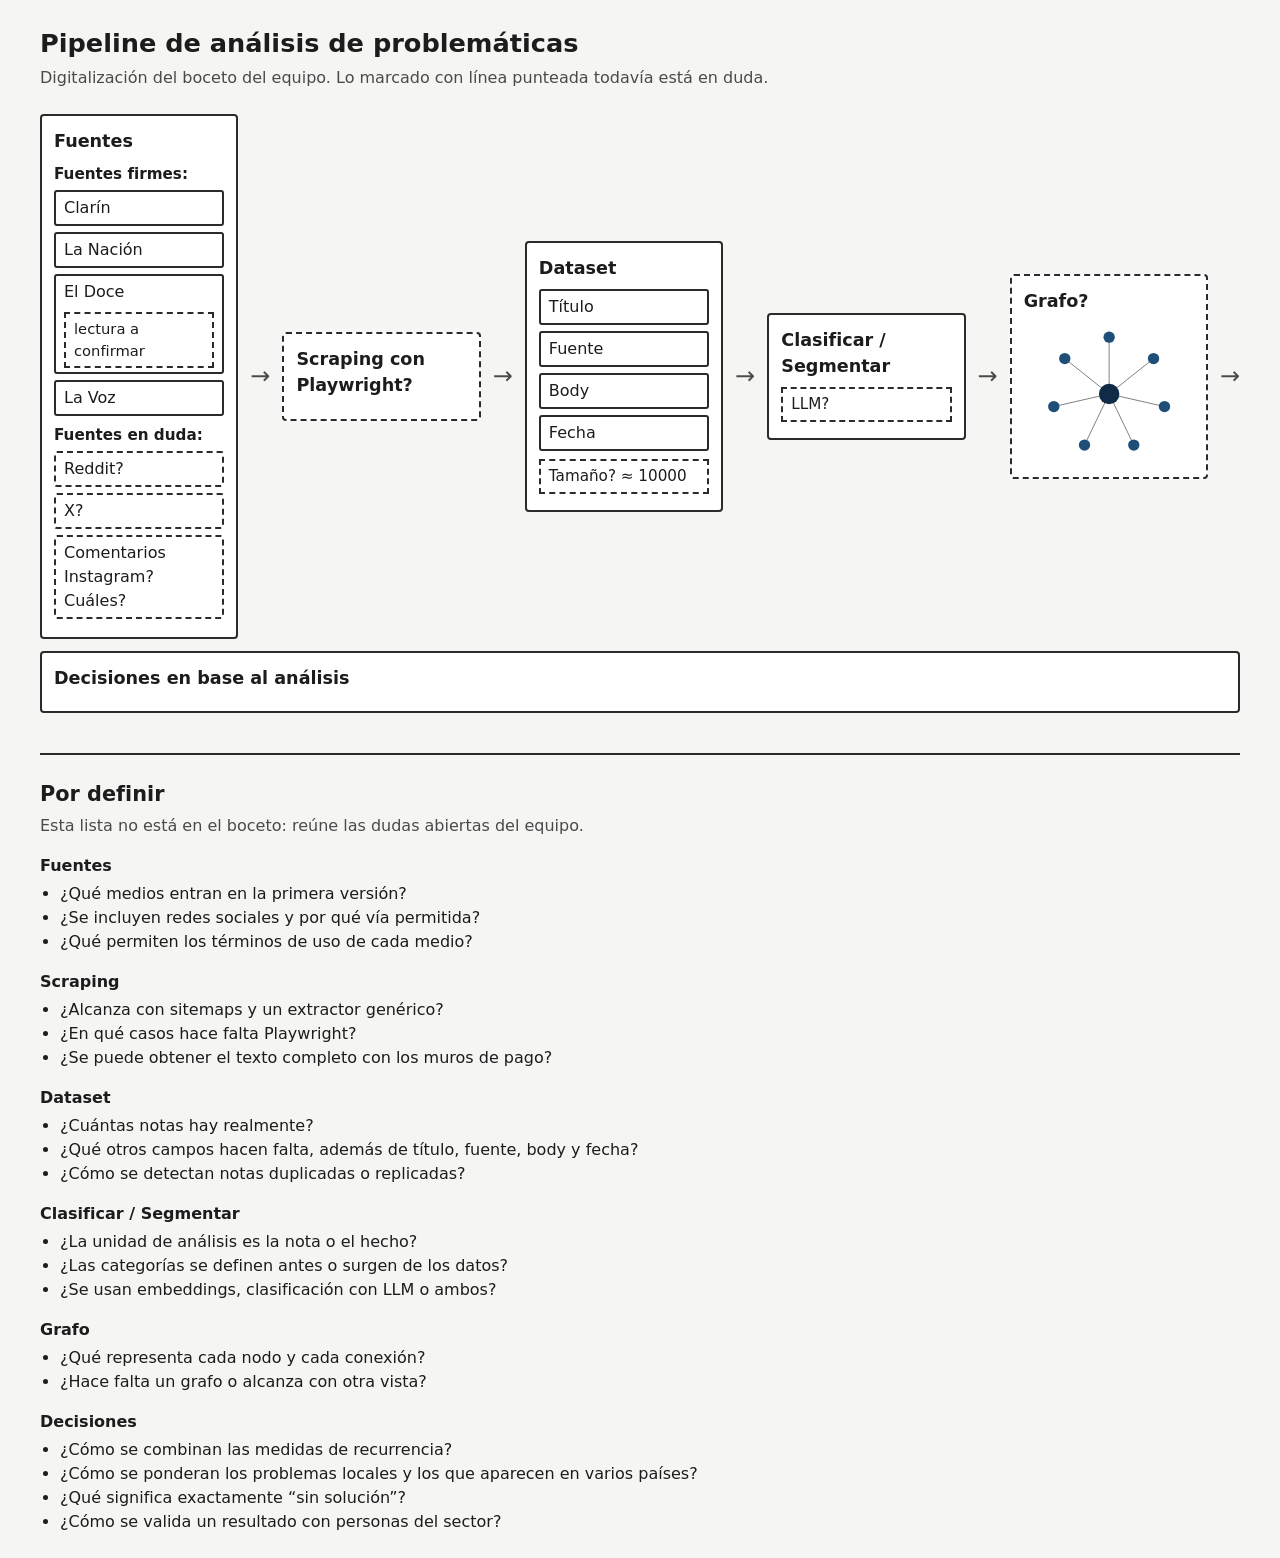
==== docs/pipeline-arquitectura.html @ 2573b426 "Agregar contexto y arquitectura del pipeline Documenta el objetivo, las decisiones y las dudas abier" ====
<!doctype html>
<html lang="es">
<head>
<meta charset="utf-8">
<meta name="viewport" content="width=device-width, initial-scale=1">
<title>Pipeline de problemáticas</title>
<style>
:root {
  --fondo: #f5f5f3;
  --superficie: #ffffff;
  --texto: #1c1c1c;
  --tenue: #4a4a4a;
  --linea: #2b2b2b;
  --nodo: #1f4e79;
  --nodo-central: #0f2b45;
  --arista: #6b6b6b;
}

@media (prefers-color-scheme: dark) {
  :root {
    --fondo: #16181b;
    --superficie: #1e2226;
    --texto: #e8eaed;
    --tenue: #b9c0c8;
    --linea: #c9d0d8;
    --nodo: #8ab4e0;
    --nodo-central: #e8eaed;
    --arista: #9aa3ad;
  }
}

* { box-sizing: border-box; }

body {
  margin: 0;
  padding: 16px;
  background: var(--fondo);
  color: var(--texto);
  font-family: system-ui, -apple-system, "Segoe UI", Roboto, Arial, sans-serif;
  line-height: 1.5;
  overflow-wrap: anywhere;
}

main {
  max-width: 1200px;
  margin: 0 auto;
}

h1 {
  font-size: 1.6rem;
  margin: 0.5rem 0 0.25rem;
}

.intro {
  color: var(--tenue);
  margin: 0 0 1.5rem;
}

/* Flujo del diagrama */
.flujo {
  display: flex;
  flex-wrap: wrap;
  align-items: center;
  gap: 12px;
  margin-bottom: 2.5rem;
}

.etapa {
  flex: 1 1 170px;
  min-width: 0;
  background: var(--superficie);
  color: var(--texto);
  border: 2px solid var(--linea);
  border-radius: 4px;
  padding: 12px;
}

.etapa.duda {
  border-style: dashed;
}

.etapa h2 {
  font-size: 1.1rem;
  margin: 0 0 8px;
}

.etapa p {
  margin: 8px 0 4px;
  font-size: 0.95rem;
}

.flecha {
  flex: 0 0 auto;
  font-size: 1.5rem;
  line-height: 1;
  color: var(--tenue);
}

.flecha::after {
  content: "→";
}

/* Notas dudosas */
.nota {
  display: block;
  margin-top: 8px;
  padding: 4px 8px;
  border: 2px dashed var(--linea);
  font-size: 0.92rem;
}

/* Listas de fuentes y campos */
.fuentes,
.campos {
  list-style: none;
  padding: 0;
  margin: 0;
}

.fuentes li,
.campos li {
  border: 2px solid var(--linea);
  border-radius: 3px;
  padding: 4px 8px;
  margin: 0 0 6px;
}

.fuentes li.duda {
  border-style: dashed;
}

/* Grafo */
.grafo {
  display: block;
  width: 100%;
  max-width: 300px;
  height: auto;
  margin: 8px auto 0;
}

.arista {
  stroke: var(--arista);
  stroke-width: 1.5;
}

.nodo {
  fill: var(--nodo);
}

.nodo-central {
  fill: var(--nodo-central);
}

/* Por definir */
.por-definir {
  border-top: 2px solid var(--linea);
  padding-top: 1.5rem;
}

.por-definir h2 {
  font-size: 1.3rem;
  margin: 0 0 0.25rem;
}

.por-definir > p {
  color: var(--tenue);
  margin: 0 0 0.5rem;
}

.por-definir h3 {
  font-size: 1rem;
  margin: 1rem 0 0.25rem;
}

.por-definir ul {
  margin: 0 0 0.5rem;
  padding-left: 1.25rem;
}

/* Pantallas angostas: una columna con flechas hacia abajo */
@media (max-width: 899px) {
  .flujo {
    flex-direction: column;
    align-items: stretch;
  }

  .etapa {
    flex: none;
    width: 100%;
  }

  .flecha {
    align-self: center;
  }

  .flecha::after {
    content: "↓";
  }
}
</style>
</head>
<body>
<main>

<h1>Pipeline de análisis de problemáticas</h1>
<p class="intro">Digitalización del boceto del equipo. Lo marcado con línea punteada todavía está en duda.</p>

<div class="flujo">

  <!-- Etapa 1: Fuentes -->
  <article class="etapa">
    <h2>Fuentes</h2>
    <p><strong>Fuentes firmes:</strong></p>
    <ul class="fuentes">
      <li>Clarín</li>
      <li>La Nación</li>
      <li>El Doce <span class="nota">lectura a confirmar</span></li>
      <li>La Voz</li>
    </ul>
    <p><strong>Fuentes en duda:</strong></p>
    <ul class="fuentes">
      <li class="duda">Reddit?</li>
      <li class="duda">X?</li>
      <li class="duda">Comentarios Instagram? Cuáles?</li>
    </ul>
  </article>
  <span class="flecha" aria-hidden="true"></span>

  <!-- Etapa 2: Scraping con Playwright? (en duda) -->
  <article class="etapa duda">
    <h2>Scraping con Playwright?</h2>
  </article>
  <span class="flecha" aria-hidden="true"></span>

  <!-- Etapa 3: Dataset -->
  <article class="etapa">
    <h2>Dataset</h2>
    <ul class="campos">
      <li>Título</li>
      <li>Fuente</li>
      <li>Body</li>
      <li>Fecha</li>
    </ul>
    <p class="nota">Tamaño? ≈ 10000</p>
  </article>
  <span class="flecha" aria-hidden="true"></span>

  <!-- Etapa 4: Clasificar / Segmentar -->
  <article class="etapa">
    <h2>Clasificar / Segmentar</h2>
    <p class="nota">LLM?</p>
  </article>
  <span class="flecha" aria-hidden="true"></span>

  <!-- Etapa 5: Grafo? (en duda) -->
  <article class="etapa duda">
    <h2>Grafo?</h2>
    <svg class="grafo" viewBox="0 0 300 250" role="img" aria-label="Grafo en estrella: un nodo central unido por líneas a 7 nodos ubicados alrededor del central.">
      <!-- Aristas: centro (150,125) a cada nodo exterior -->
      <line class="arista" x1="150" y1="125" x2="150" y2="25"></line>
      <line class="arista" x1="150" y1="125" x2="228.2" y2="62.7"></line>
      <line class="arista" x1="150" y1="125" x2="247.5" y2="147.2"></line>
      <line class="arista" x1="150" y1="125" x2="193.4" y2="215.1"></line>
      <line class="arista" x1="150" y1="125" x2="106.6" y2="215.1"></line>
      <line class="arista" x1="150" y1="125" x2="52.5" y2="147.2"></line>
      <line class="arista" x1="150" y1="125" x2="71.8" y2="62.7"></line>
      <!-- Nodo central -->
      <circle class="nodo-central" cx="150" cy="125" r="18"></circle>
      <!-- Nodos exteriores -->
      <circle class="nodo" cx="150" cy="25" r="10"></circle>
      <circle class="nodo" cx="228.2" cy="62.7" r="10"></circle>
      <circle class="nodo" cx="247.5" cy="147.2" r="10"></circle>
      <circle class="nodo" cx="193.4" cy="215.1" r="10"></circle>
      <circle class="nodo" cx="106.6" cy="215.1" r="10"></circle>
      <circle class="nodo" cx="52.5" cy="147.2" r="10"></circle>
      <circle class="nodo" cx="71.8" cy="62.7" r="10"></circle>
    </svg>
  </article>
  <span class="flecha" aria-hidden="true"></span>

  <!-- Etapa 6: Decisiones en base al análisis -->
  <article class="etapa">
    <h2>Decisiones en base al análisis</h2>
  </article>

</div>

<section class="por-definir">
  <h2>Por definir</h2>
  <p>Esta lista no está en el boceto: reúne las dudas abiertas del equipo.</p>

  <h3>Fuentes</h3>
  <ul>
    <li>¿Qué medios entran en la primera versión?</li>
    <li>¿Se incluyen redes sociales y por qué vía permitida?</li>
    <li>¿Qué permiten los términos de uso de cada medio?</li>
  </ul>

  <h3>Scraping</h3>
  <ul>
    <li>¿Alcanza con sitemaps y un extractor genérico?</li>
    <li>¿En qué casos hace falta Playwright?</li>
    <li>¿Se puede obtener el texto completo con los muros de pago?</li>
  </ul>

  <h3>Dataset</h3>
  <ul>
    <li>¿Cuántas notas hay realmente?</li>
    <li>¿Qué otros campos hacen falta, además de título, fuente, body y fecha?</li>
    <li>¿Cómo se detectan notas duplicadas o replicadas?</li>
  </ul>

  <h3>Clasificar / Segmentar</h3>
  <ul>
    <li>¿La unidad de análisis es la nota o el hecho?</li>
    <li>¿Las categorías se definen antes o surgen de los datos?</li>
    <li>¿Se usan embeddings, clasificación con LLM o ambos?</li>
  </ul>

  <h3>Grafo</h3>
  <ul>
    <li>¿Qué representa cada nodo y cada conexión?</li>
    <li>¿Hace falta un grafo o alcanza con otra vista?</li>
  </ul>

  <h3>Decisiones</h3>
  <ul>
    <li>¿Cómo se combinan las medidas de recurrencia?</li>
    <li>¿Cómo se ponderan los problemas locales y los que aparecen en varios países?</li>
    <li>¿Qué significa exactamente “sin solución”?</li>
    <li>¿Cómo se valida un resultado con personas del sector?</li>
  </ul>
</section>

</main>
</body>
</html>
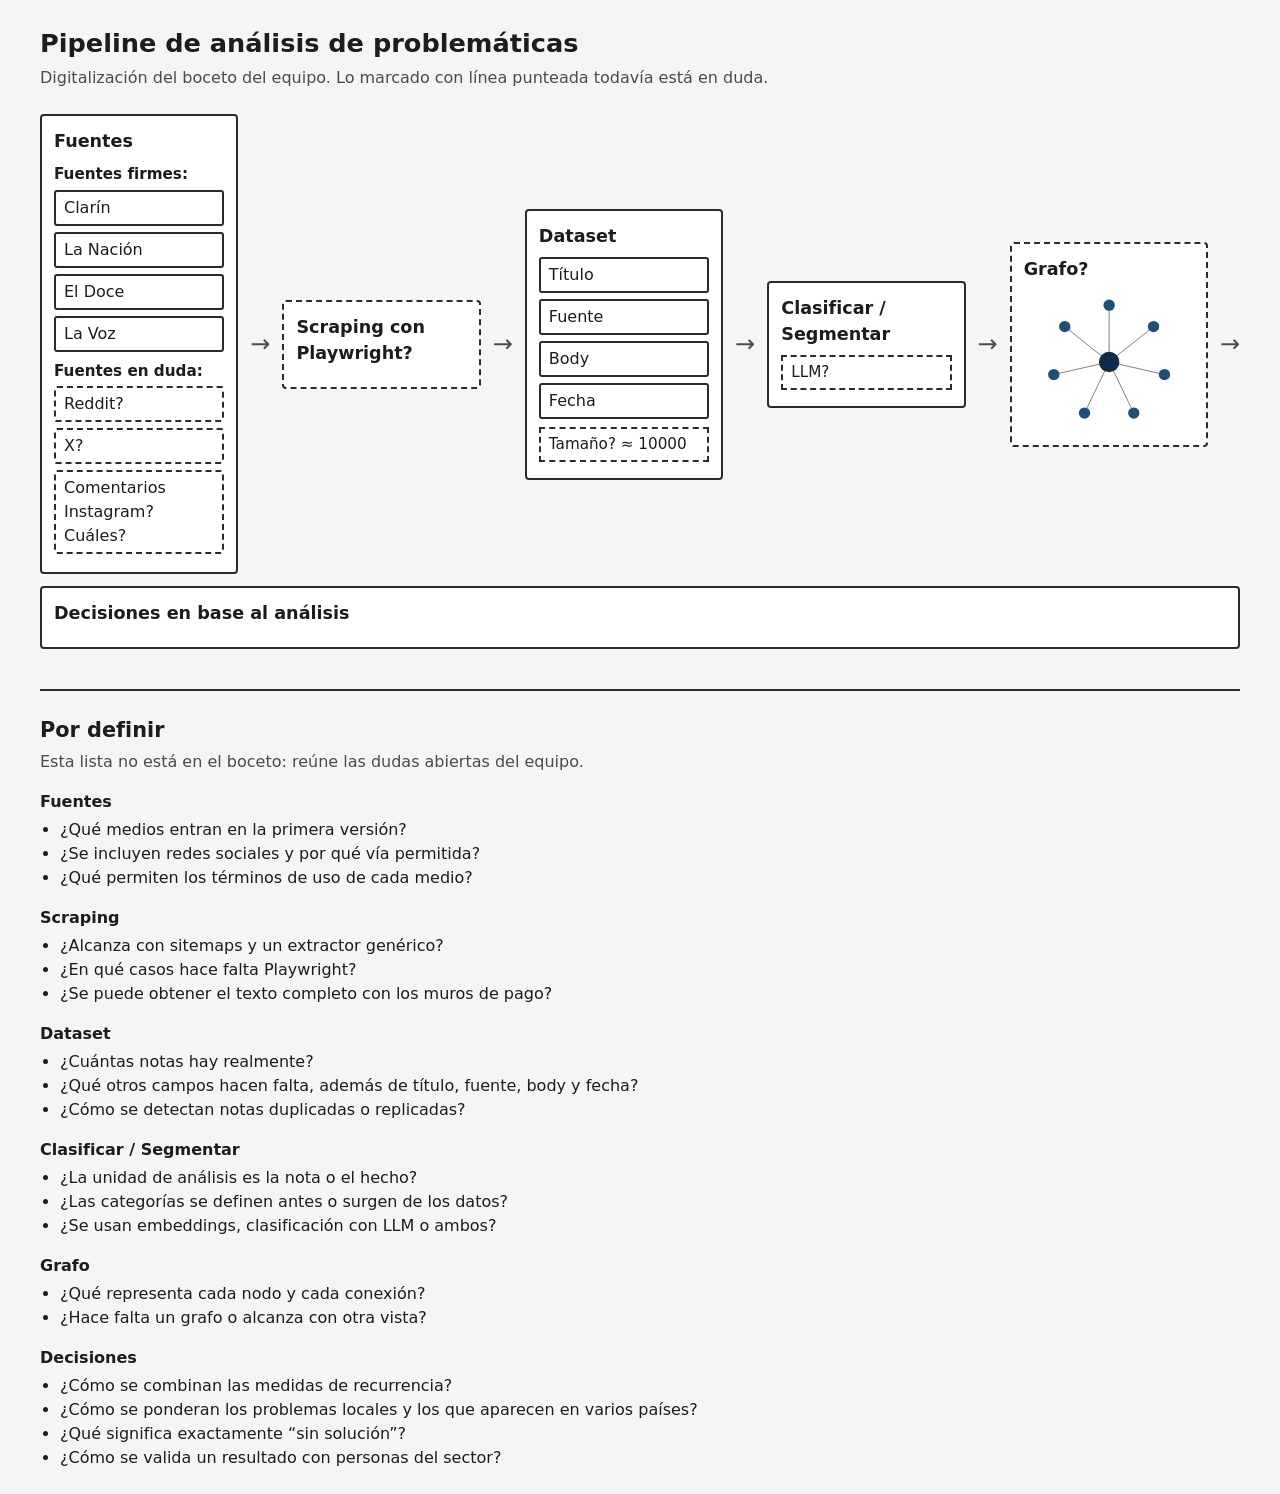
==== commit ec75fea4: "Confirmar El Doce como fuente en el boceto Co-Authored-By: Claude Opus 5.5 <noreply@anthropic.com>" ====
--- a/docs/pipeline-arquitectura.html
+++ b/docs/pipeline-arquitectura.html
@@ -214,7 +214,7 @@
     <ul class="fuentes">
       <li>Clarín</li>
       <li>La Nación</li>
-      <li>El Doce <span class="nota">lectura a confirmar</span></li>
+      <li>El Doce</li>
       <li>La Voz</li>
     </ul>
     <p><strong>Fuentes en duda:</strong></p>
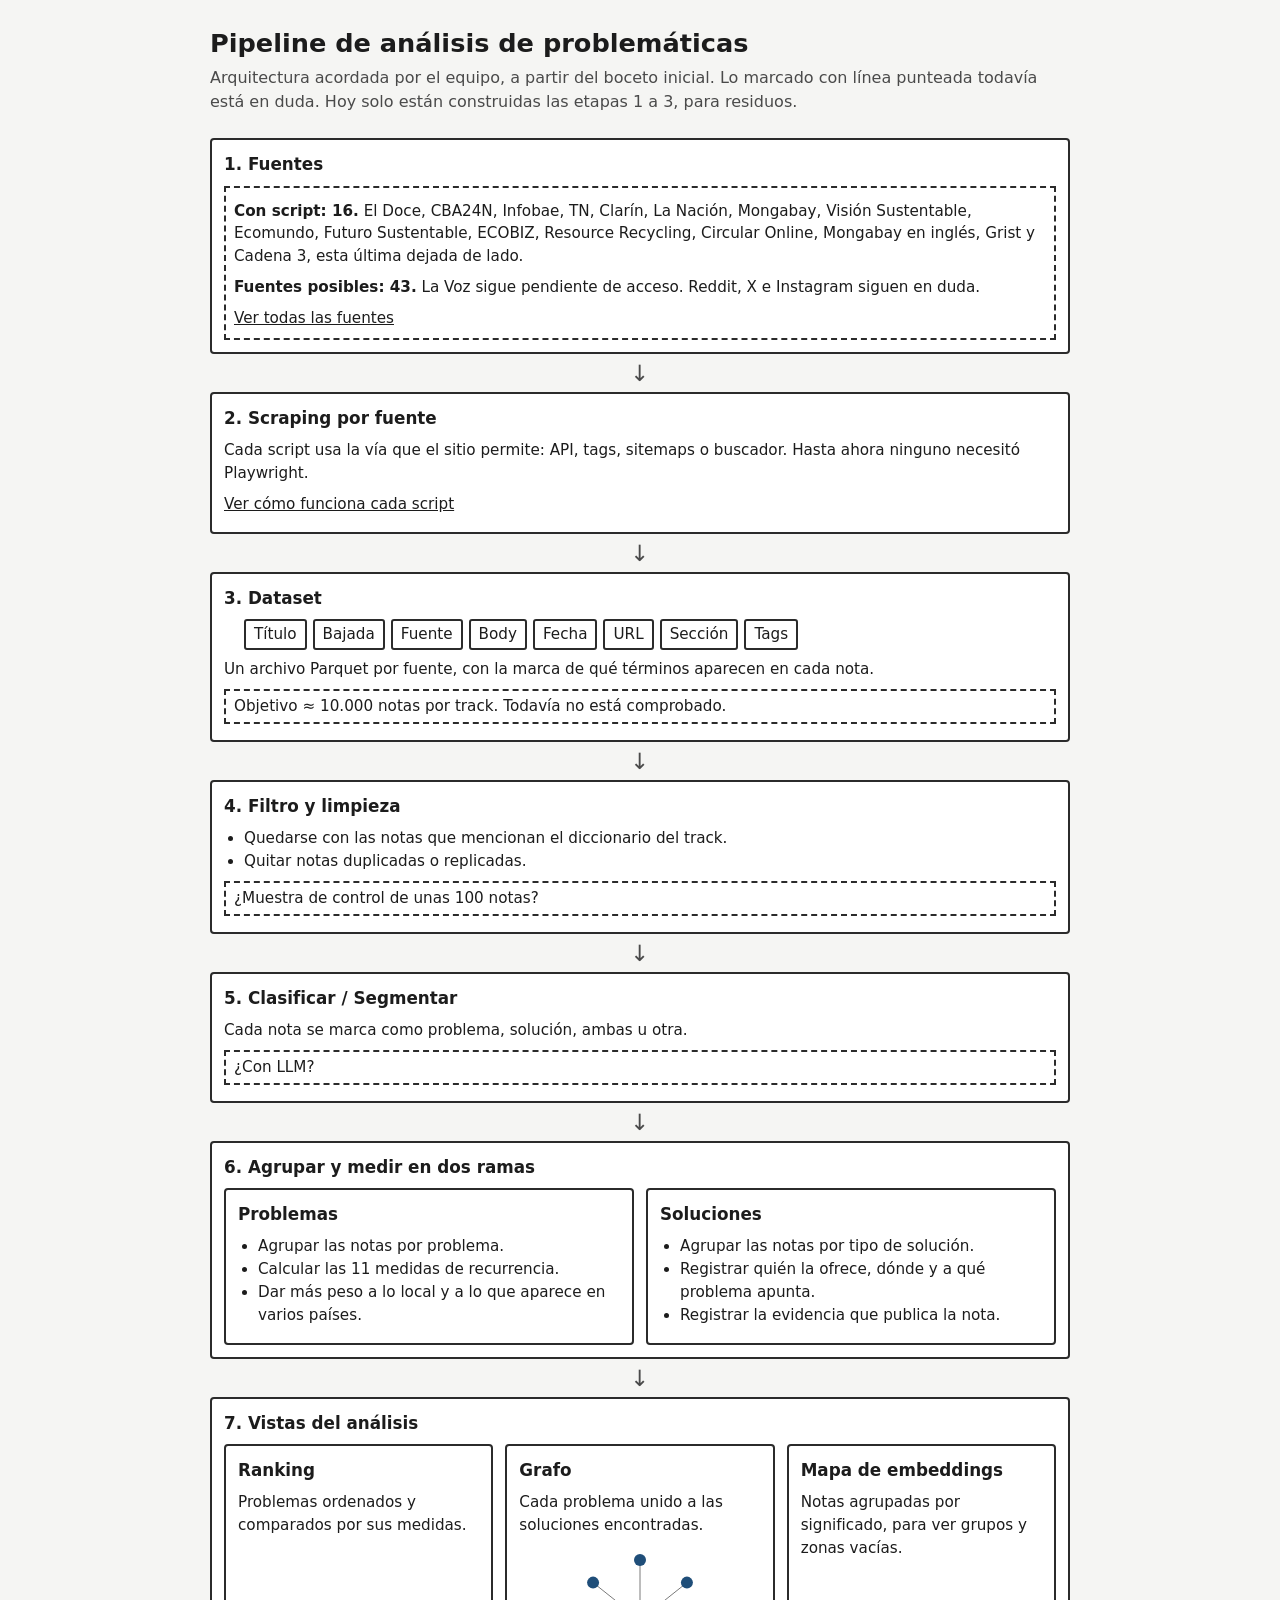
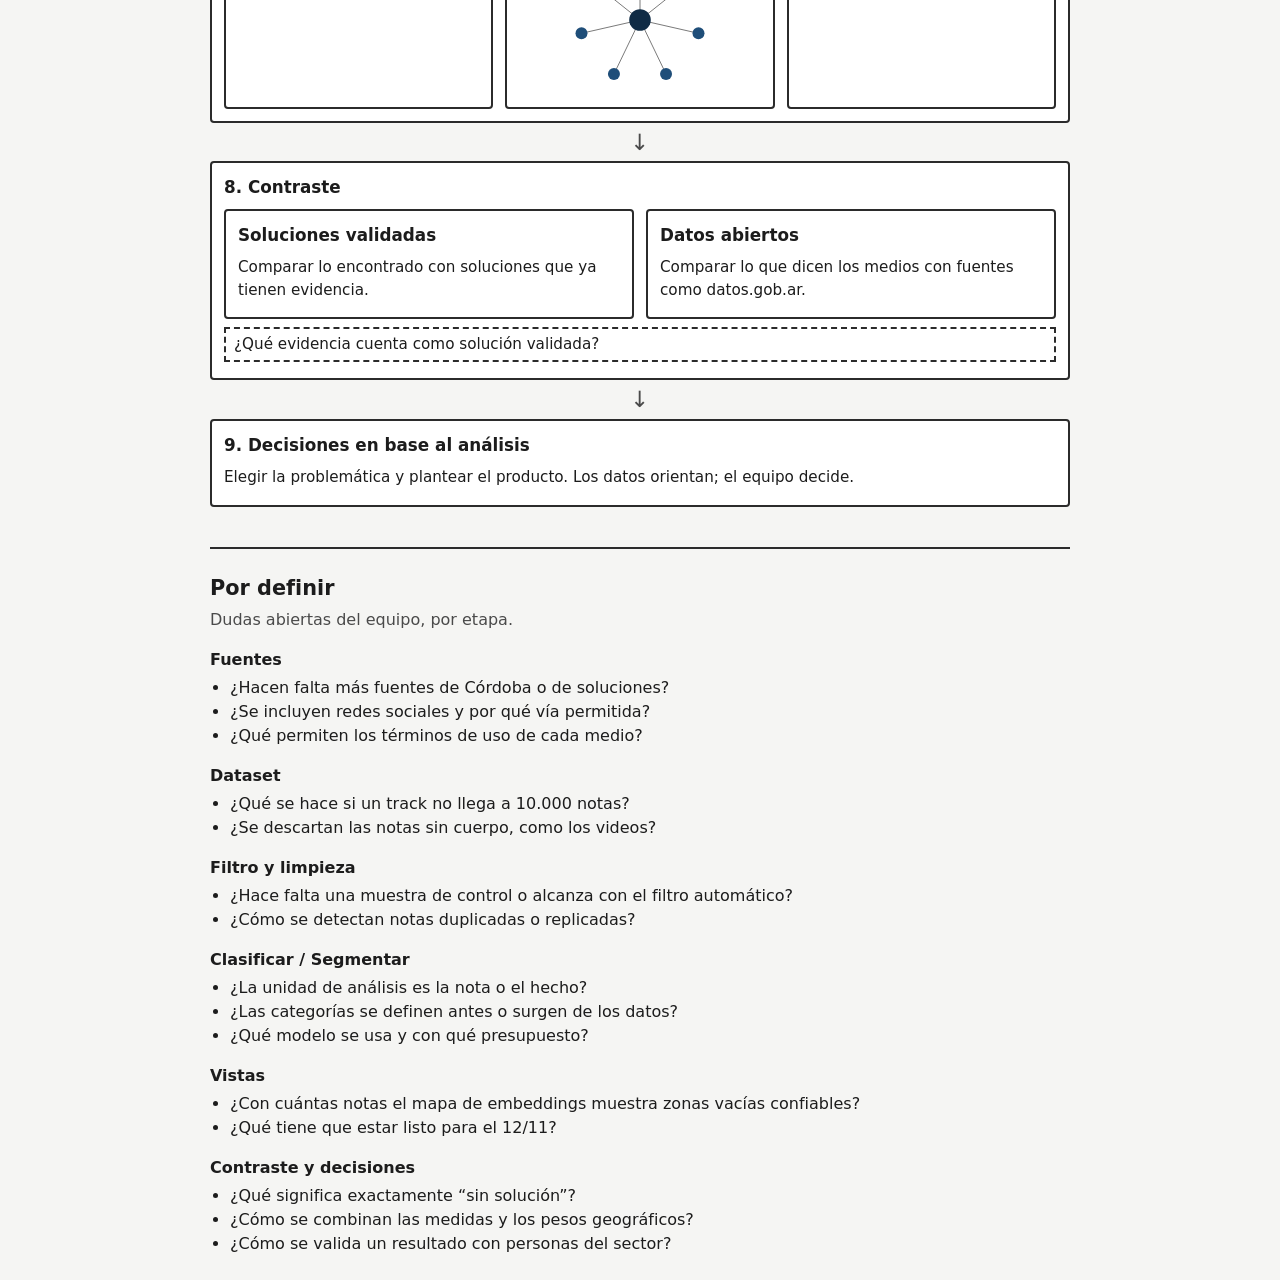
==== commit acb940f0: "Agregar scraping de residuos y actualizar la documentación Suma scripts para 16 fuentes, el dicciona" ====
--- a/docs/pipeline-arquitectura.html
+++ b/docs/pipeline-arquitectura.html
@@ -42,7 +42,7 @@
 }
 
 main {
-  max-width: 1200px;
+  max-width: 860px;
   margin: 0 auto;
 }
 
@@ -51,6 +51,10 @@
   margin: 0.5rem 0 0.25rem;
 }
 
+a {
+  color: inherit;
+}
+
 .intro {
   color: var(--tenue);
   margin: 0 0 1.5rem;
@@ -59,45 +63,64 @@
 /* Flujo del diagrama */
 .flujo {
   display: flex;
-  flex-wrap: wrap;
-  align-items: center;
-  gap: 12px;
+  flex-direction: column;
+  gap: 8px;
   margin-bottom: 2.5rem;
 }
 
-.etapa {
-  flex: 1 1 170px;
+.etapa,
+.rama {
   min-width: 0;
   background: var(--superficie);
-  color: var(--texto);
   border: 2px solid var(--linea);
   border-radius: 4px;
   padding: 12px;
 }
 
-.etapa.duda {
+.duda {
   border-style: dashed;
 }
 
-.etapa h2 {
-  font-size: 1.1rem;
+.etapa h2,
+.rama h3 {
+  font-size: 1.05rem;
   margin: 0 0 8px;
 }
 
-.etapa p {
+.etapa p,
+.rama p {
   margin: 8px 0 4px;
   font-size: 0.95rem;
 }
 
+.etapa ul,
+.rama ul {
+  margin: 4px 0;
+  padding-left: 1.25rem;
+  font-size: 0.95rem;
+}
+
 .flecha {
-  flex: 0 0 auto;
-  font-size: 1.5rem;
+  align-self: center;
+  font-size: 1.4rem;
   line-height: 1;
   color: var(--tenue);
 }
 
 .flecha::after {
-  content: "→";
+  content: "↓";
+}
+
+/* Bloques en paralelo */
+.ramas {
+  display: grid;
+  grid-template-columns: repeat(2, minmax(0, 1fr));
+  gap: 12px;
+  margin-top: 8px;
+}
+
+.ramas.tres {
+  grid-template-columns: repeat(3, minmax(0, 1fr));
 }
 
 /* Notas dudosas */
@@ -109,31 +132,27 @@
   font-size: 0.92rem;
 }
 
-/* Listas de fuentes y campos */
-.fuentes,
+/* Lista de campos */
 .campos {
+  display: flex;
+  flex-wrap: wrap;
+  gap: 6px;
   list-style: none;
   padding: 0;
   margin: 0;
 }
 
-.fuentes li,
 .campos li {
   border: 2px solid var(--linea);
   border-radius: 3px;
-  padding: 4px 8px;
-  margin: 0 0 6px;
-}
-
-.fuentes li.duda {
-  border-style: dashed;
+  padding: 2px 8px;
 }
 
 /* Grafo */
 .grafo {
   display: block;
   width: 100%;
-  max-width: 300px;
+  max-width: 180px;
   height: auto;
   margin: 8px auto 0;
 }
@@ -177,24 +196,10 @@
   padding-left: 1.25rem;
 }
 
-/* Pantallas angostas: una columna con flechas hacia abajo */
-@media (max-width: 899px) {
-  .flujo {
-    flex-direction: column;
-    align-items: stretch;
-  }
-
-  .etapa {
-    flex: none;
-    width: 100%;
-  }
-
-  .flecha {
-    align-self: center;
-  }
-
-  .flecha::after {
-    content: "↓";
+@media (max-width: 700px) {
+  .ramas,
+  .ramas.tres {
+    grid-template-columns: minmax(0, 1fr);
   }
 }
 </style>
@@ -203,110 +208,172 @@
 <main>
 
 <h1>Pipeline de análisis de problemáticas</h1>
-<p class="intro">Digitalización del boceto del equipo. Lo marcado con línea punteada todavía está en duda.</p>
+<p class="intro">Arquitectura acordada por el equipo, a partir del boceto inicial. Lo marcado con línea punteada todavía está en duda. Hoy solo están construidas las etapas 1 a 3, para residuos.</p>
 
 <div class="flujo">
 
   <!-- Etapa 1: Fuentes -->
   <article class="etapa">
-    <h2>Fuentes</h2>
-    <p><strong>Fuentes firmes:</strong></p>
-    <ul class="fuentes">
-      <li>Clarín</li>
-      <li>La Nación</li>
-      <li>El Doce</li>
-      <li>La Voz</li>
-    </ul>
-    <p><strong>Fuentes en duda:</strong></p>
-    <ul class="fuentes">
-      <li class="duda">Reddit?</li>
-      <li class="duda">X?</li>
-      <li class="duda">Comentarios Instagram? Cuáles?</li>
-    </ul>
-  </article>
-  <span class="flecha" aria-hidden="true"></span>
-
-  <!-- Etapa 2: Scraping con Playwright? (en duda) -->
-  <article class="etapa duda">
-    <h2>Scraping con Playwright?</h2>
+    <h2>1. Fuentes</h2>
+    <div class="nota">
+      <p><strong>Con script: 16.</strong> El Doce, CBA24N, Infobae, TN, Clarín, La Nación, Mongabay, Visión Sustentable, Ecomundo, Futuro Sustentable, ECOBIZ, Resource Recycling, Circular Online, Mongabay en inglés, Grist y Cadena 3, esta última dejada de lado.</p>
+      <p><strong>Fuentes posibles: 43.</strong> La Voz sigue pendiente de acceso. Reddit, X e Instagram siguen en duda.</p>
+      <p><a href="Fuentes%20para%20el%20dataset%20del%20pipeline.md">Ver todas las fuentes</a></p>
+    </div>
+  </article>
+  <span class="flecha" aria-hidden="true"></span>
+
+  <!-- Etapa 2: Scraping -->
+  <article class="etapa">
+    <h2>2. Scraping por fuente</h2>
+    <p>Cada script usa la vía que el sitio permite: API, tags, sitemaps o buscador. Hasta ahora ninguno necesitó Playwright.</p>
+    <p><a href="scrapping-webs.md">Ver cómo funciona cada script</a></p>
   </article>
   <span class="flecha" aria-hidden="true"></span>
 
   <!-- Etapa 3: Dataset -->
   <article class="etapa">
-    <h2>Dataset</h2>
+    <h2>3. Dataset</h2>
     <ul class="campos">
       <li>Título</li>
+      <li>Bajada</li>
       <li>Fuente</li>
       <li>Body</li>
       <li>Fecha</li>
+      <li>URL</li>
+      <li>Sección</li>
+      <li>Tags</li>
     </ul>
-    <p class="nota">Tamaño? ≈ 10000</p>
-  </article>
-  <span class="flecha" aria-hidden="true"></span>
-
-  <!-- Etapa 4: Clasificar / Segmentar -->
-  <article class="etapa">
-    <h2>Clasificar / Segmentar</h2>
-    <p class="nota">LLM?</p>
-  </article>
-  <span class="flecha" aria-hidden="true"></span>
-
-  <!-- Etapa 5: Grafo? (en duda) -->
-  <article class="etapa duda">
-    <h2>Grafo?</h2>
-    <svg class="grafo" viewBox="0 0 300 250" role="img" aria-label="Grafo en estrella: un nodo central unido por líneas a 7 nodos ubicados alrededor del central.">
-      <!-- Aristas: centro (150,125) a cada nodo exterior -->
-      <line class="arista" x1="150" y1="125" x2="150" y2="25"></line>
-      <line class="arista" x1="150" y1="125" x2="228.2" y2="62.7"></line>
-      <line class="arista" x1="150" y1="125" x2="247.5" y2="147.2"></line>
-      <line class="arista" x1="150" y1="125" x2="193.4" y2="215.1"></line>
-      <line class="arista" x1="150" y1="125" x2="106.6" y2="215.1"></line>
-      <line class="arista" x1="150" y1="125" x2="52.5" y2="147.2"></line>
-      <line class="arista" x1="150" y1="125" x2="71.8" y2="62.7"></line>
-      <!-- Nodo central -->
-      <circle class="nodo-central" cx="150" cy="125" r="18"></circle>
-      <!-- Nodos exteriores -->
-      <circle class="nodo" cx="150" cy="25" r="10"></circle>
-      <circle class="nodo" cx="228.2" cy="62.7" r="10"></circle>
-      <circle class="nodo" cx="247.5" cy="147.2" r="10"></circle>
-      <circle class="nodo" cx="193.4" cy="215.1" r="10"></circle>
-      <circle class="nodo" cx="106.6" cy="215.1" r="10"></circle>
-      <circle class="nodo" cx="52.5" cy="147.2" r="10"></circle>
-      <circle class="nodo" cx="71.8" cy="62.7" r="10"></circle>
-    </svg>
-  </article>
-  <span class="flecha" aria-hidden="true"></span>
-
-  <!-- Etapa 6: Decisiones en base al análisis -->
-  <article class="etapa">
-    <h2>Decisiones en base al análisis</h2>
+    <p>Un archivo Parquet por fuente, con la marca de qué términos aparecen en cada nota.</p>
+    <p class="nota">Objetivo ≈ 10.000 notas por track. Todavía no está comprobado.</p>
+  </article>
+  <span class="flecha" aria-hidden="true"></span>
+
+  <!-- Etapa 4: Filtro -->
+  <article class="etapa">
+    <h2>4. Filtro y limpieza</h2>
+    <ul>
+      <li>Quedarse con las notas que mencionan el diccionario del track.</li>
+      <li>Quitar notas duplicadas o replicadas.</li>
+    </ul>
+    <p class="nota">¿Muestra de control de unas 100 notas?</p>
+  </article>
+  <span class="flecha" aria-hidden="true"></span>
+
+  <!-- Etapa 5: Clasificar / Segmentar -->
+  <article class="etapa">
+    <h2>5. Clasificar / Segmentar</h2>
+    <p>Cada nota se marca como problema, solución, ambas u otra.</p>
+    <p class="nota">¿Con LLM?</p>
+  </article>
+  <span class="flecha" aria-hidden="true"></span>
+
+  <!-- Etapa 6: Dos ramas -->
+  <article class="etapa">
+    <h2>6. Agrupar y medir en dos ramas</h2>
+    <div class="ramas">
+      <section class="rama">
+        <h3>Problemas</h3>
+        <ul>
+          <li>Agrupar las notas por problema.</li>
+          <li>Calcular las 11 medidas de recurrencia.</li>
+          <li>Dar más peso a lo local y a lo que aparece en varios países.</li>
+        </ul>
+      </section>
+      <section class="rama">
+        <h3>Soluciones</h3>
+        <ul>
+          <li>Agrupar las notas por tipo de solución.</li>
+          <li>Registrar quién la ofrece, dónde y a qué problema apunta.</li>
+          <li>Registrar la evidencia que publica la nota.</li>
+        </ul>
+      </section>
+    </div>
+  </article>
+  <span class="flecha" aria-hidden="true"></span>
+
+  <!-- Etapa 7: Vistas -->
+  <article class="etapa">
+    <h2>7. Vistas del análisis</h2>
+    <div class="ramas tres">
+      <section class="rama">
+        <h3>Ranking</h3>
+        <p>Problemas ordenados y comparados por sus medidas.</p>
+      </section>
+      <section class="rama">
+        <h3>Grafo</h3>
+        <p>Cada problema unido a las soluciones encontradas.</p>
+        <svg class="grafo" viewBox="0 0 300 250" role="img" aria-label="Grafo en estrella: un nodo central unido por líneas a 7 nodos ubicados alrededor del central.">
+          <line class="arista" x1="150" y1="125" x2="150" y2="25"></line>
+          <line class="arista" x1="150" y1="125" x2="228.2" y2="62.7"></line>
+          <line class="arista" x1="150" y1="125" x2="247.5" y2="147.2"></line>
+          <line class="arista" x1="150" y1="125" x2="193.4" y2="215.1"></line>
+          <line class="arista" x1="150" y1="125" x2="106.6" y2="215.1"></line>
+          <line class="arista" x1="150" y1="125" x2="52.5" y2="147.2"></line>
+          <line class="arista" x1="150" y1="125" x2="71.8" y2="62.7"></line>
+          <circle class="nodo-central" cx="150" cy="125" r="18"></circle>
+          <circle class="nodo" cx="150" cy="25" r="10"></circle>
+          <circle class="nodo" cx="228.2" cy="62.7" r="10"></circle>
+          <circle class="nodo" cx="247.5" cy="147.2" r="10"></circle>
+          <circle class="nodo" cx="193.4" cy="215.1" r="10"></circle>
+          <circle class="nodo" cx="106.6" cy="215.1" r="10"></circle>
+          <circle class="nodo" cx="52.5" cy="147.2" r="10"></circle>
+          <circle class="nodo" cx="71.8" cy="62.7" r="10"></circle>
+        </svg>
+      </section>
+      <section class="rama">
+        <h3>Mapa de embeddings</h3>
+        <p>Notas agrupadas por significado, para ver grupos y zonas vacías.</p>
+      </section>
+    </div>
+  </article>
+  <span class="flecha" aria-hidden="true"></span>
+
+  <!-- Etapa 8: Contraste -->
+  <article class="etapa">
+    <h2>8. Contraste</h2>
+    <div class="ramas">
+      <section class="rama">
+        <h3>Soluciones validadas</h3>
+        <p>Comparar lo encontrado con soluciones que ya tienen evidencia.</p>
+      </section>
+      <section class="rama">
+        <h3>Datos abiertos</h3>
+        <p>Comparar lo que dicen los medios con fuentes como datos.gob.ar.</p>
+      </section>
+    </div>
+    <p class="nota">¿Qué evidencia cuenta como solución validada?</p>
+  </article>
+  <span class="flecha" aria-hidden="true"></span>
+
+  <!-- Etapa 9: Decisiones -->
+  <article class="etapa">
+    <h2>9. Decisiones en base al análisis</h2>
+    <p>Elegir la problemática y plantear el producto. Los datos orientan; el equipo decide.</p>
   </article>
 
 </div>
 
 <section class="por-definir">
   <h2>Por definir</h2>
-  <p>Esta lista no está en el boceto: reúne las dudas abiertas del equipo.</p>
+  <p>Dudas abiertas del equipo, por etapa.</p>
 
   <h3>Fuentes</h3>
   <ul>
-    <li>¿Qué medios entran en la primera versión?</li>
+    <li>¿Hacen falta más fuentes de Córdoba o de soluciones?</li>
     <li>¿Se incluyen redes sociales y por qué vía permitida?</li>
     <li>¿Qué permiten los términos de uso de cada medio?</li>
   </ul>
 
-  <h3>Scraping</h3>
-  <ul>
-    <li>¿Alcanza con sitemaps y un extractor genérico?</li>
-    <li>¿En qué casos hace falta Playwright?</li>
-    <li>¿Se puede obtener el texto completo con los muros de pago?</li>
-  </ul>
-
   <h3>Dataset</h3>
   <ul>
-    <li>¿Cuántas notas hay realmente?</li>
-    <li>¿Qué otros campos hacen falta, además de título, fuente, body y fecha?</li>
+    <li>¿Qué se hace si un track no llega a 10.000 notas?</li>
+    <li>¿Se descartan las notas sin cuerpo, como los videos?</li>
+  </ul>
+
+  <h3>Filtro y limpieza</h3>
+  <ul>
+    <li>¿Hace falta una muestra de control o alcanza con el filtro automático?</li>
     <li>¿Cómo se detectan notas duplicadas o replicadas?</li>
   </ul>
 
@@ -314,20 +381,19 @@
   <ul>
     <li>¿La unidad de análisis es la nota o el hecho?</li>
     <li>¿Las categorías se definen antes o surgen de los datos?</li>
-    <li>¿Se usan embeddings, clasificación con LLM o ambos?</li>
-  </ul>
-
-  <h3>Grafo</h3>
-  <ul>
-    <li>¿Qué representa cada nodo y cada conexión?</li>
-    <li>¿Hace falta un grafo o alcanza con otra vista?</li>
-  </ul>
-
-  <h3>Decisiones</h3>
-  <ul>
-    <li>¿Cómo se combinan las medidas de recurrencia?</li>
-    <li>¿Cómo se ponderan los problemas locales y los que aparecen en varios países?</li>
+    <li>¿Qué modelo se usa y con qué presupuesto?</li>
+  </ul>
+
+  <h3>Vistas</h3>
+  <ul>
+    <li>¿Con cuántas notas el mapa de embeddings muestra zonas vacías confiables?</li>
+    <li>¿Qué tiene que estar listo para el 12/11?</li>
+  </ul>
+
+  <h3>Contraste y decisiones</h3>
+  <ul>
     <li>¿Qué significa exactamente “sin solución”?</li>
+    <li>¿Cómo se combinan las medidas y los pesos geográficos?</li>
     <li>¿Cómo se valida un resultado con personas del sector?</li>
   </ul>
 </section>
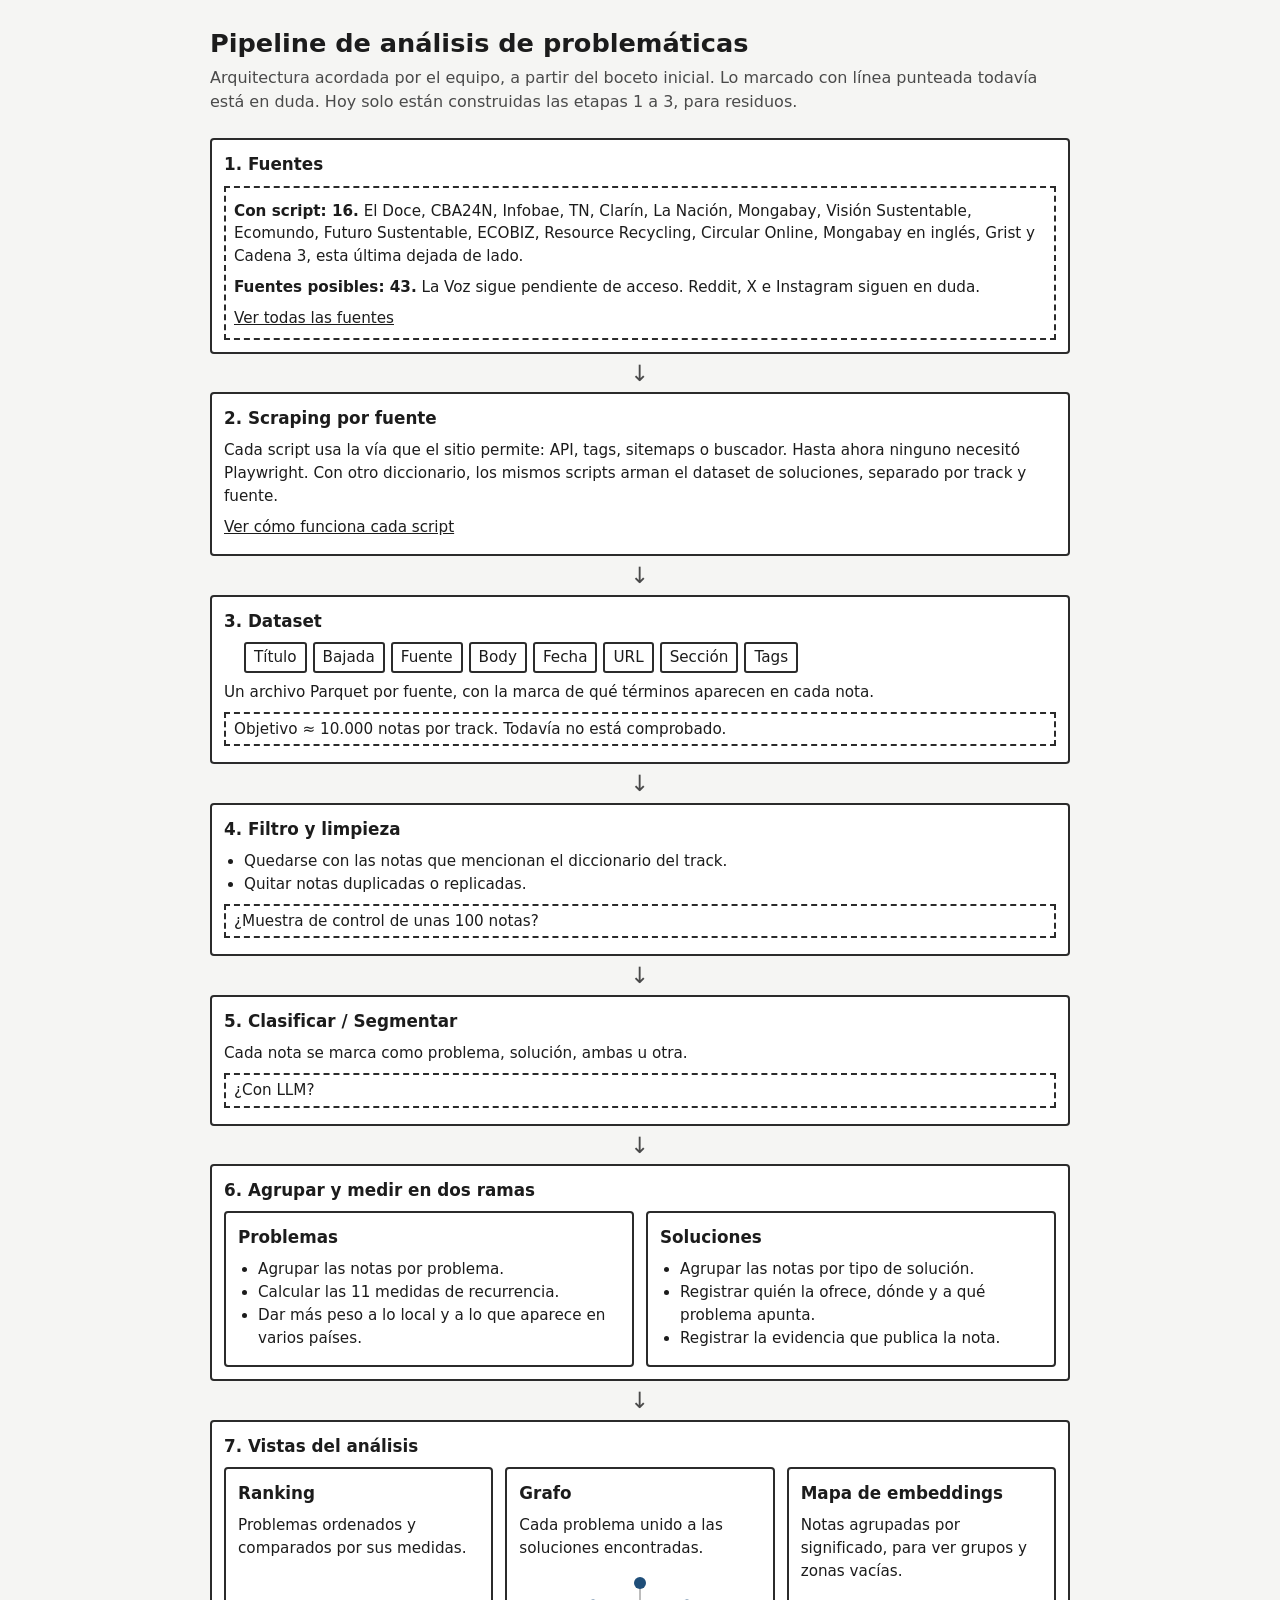
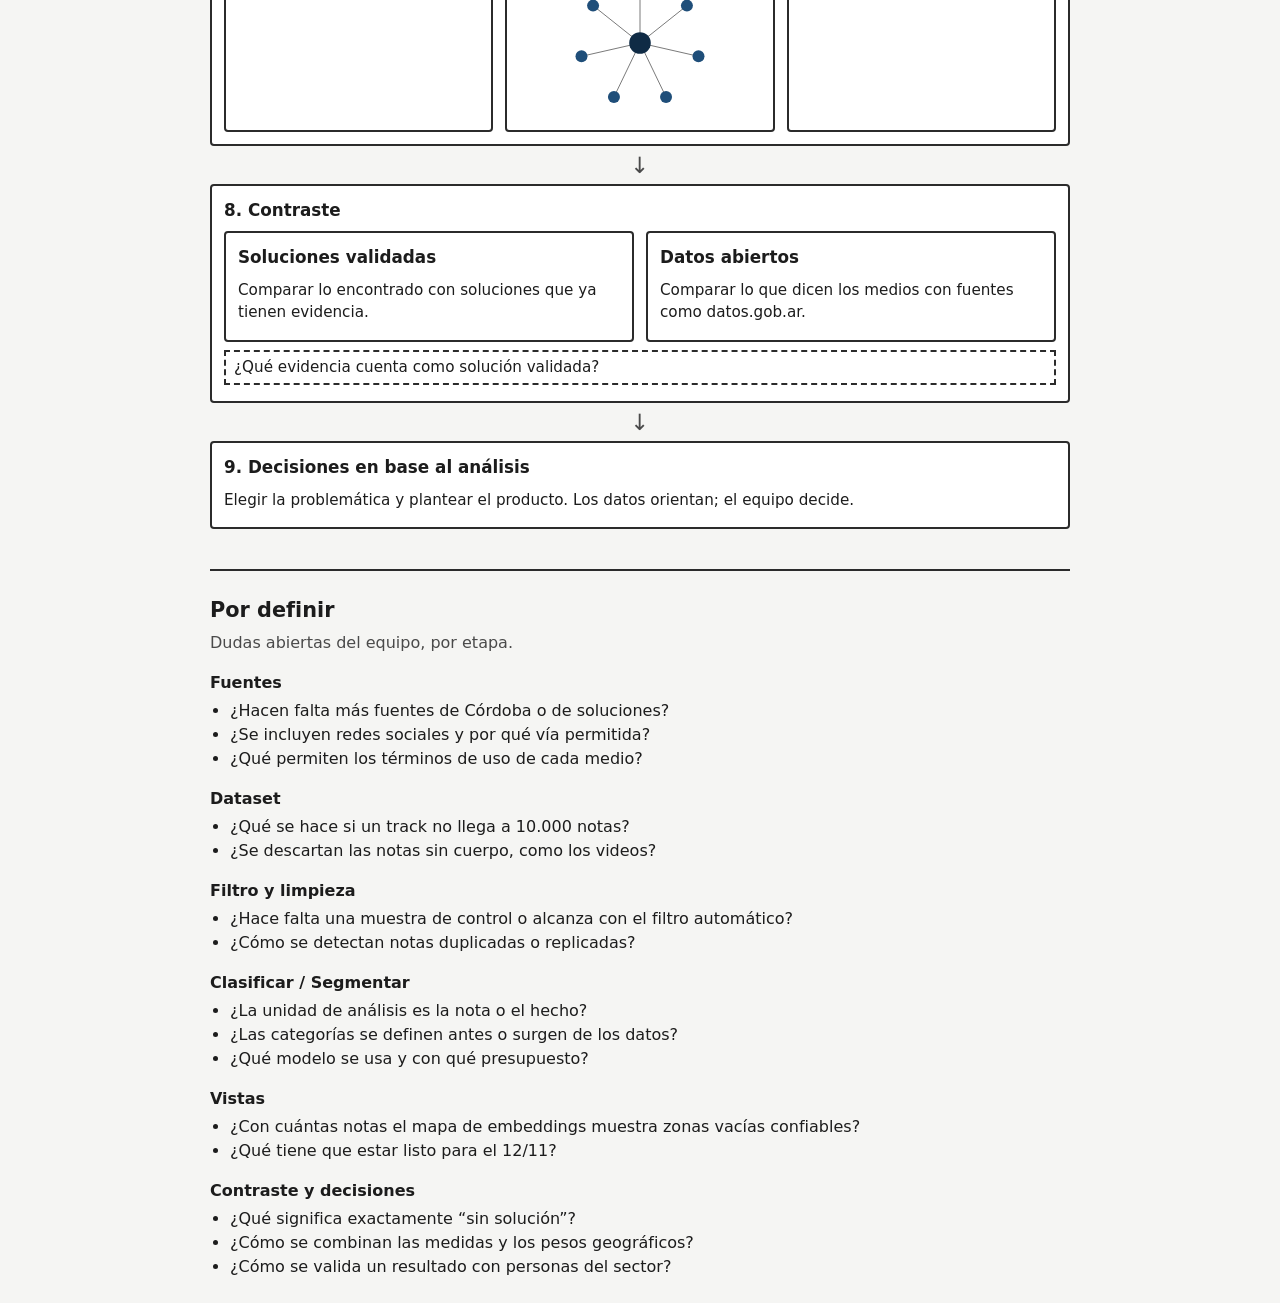
==== commit d246d3e9: "Reorganizar la documentación por tipo de análisis Mueve fuentes y contexto a sus carpetas, corrige l" ====
--- a/docs/pipeline-arquitectura.html
+++ b/docs/pipeline-arquitectura.html
@@ -218,7 +218,7 @@
     <div class="nota">
       <p><strong>Con script: 16.</strong> El Doce, CBA24N, Infobae, TN, Clarín, La Nación, Mongabay, Visión Sustentable, Ecomundo, Futuro Sustentable, ECOBIZ, Resource Recycling, Circular Online, Mongabay en inglés, Grist y Cadena 3, esta última dejada de lado.</p>
       <p><strong>Fuentes posibles: 43.</strong> La Voz sigue pendiente de acceso. Reddit, X e Instagram siguen en duda.</p>
-      <p><a href="Fuentes%20para%20el%20dataset%20del%20pipeline.md">Ver todas las fuentes</a></p>
+      <p><a href="analisis-fuentes/Fuentes%20para%20el%20dataset%20del%20pipeline.md">Ver todas las fuentes</a></p>
     </div>
   </article>
   <span class="flecha" aria-hidden="true"></span>
@@ -226,7 +226,7 @@
   <!-- Etapa 2: Scraping -->
   <article class="etapa">
     <h2>2. Scraping por fuente</h2>
-    <p>Cada script usa la vía que el sitio permite: API, tags, sitemaps o buscador. Hasta ahora ninguno necesitó Playwright.</p>
+    <p>Cada script usa la vía que el sitio permite: API, tags, sitemaps o buscador. Hasta ahora ninguno necesitó Playwright. Con otro diccionario, los mismos scripts arman el dataset de soluciones, separado por track y fuente.</p>
     <p><a href="scrapping-webs.md">Ver cómo funciona cada script</a></p>
   </article>
   <span class="flecha" aria-hidden="true"></span>
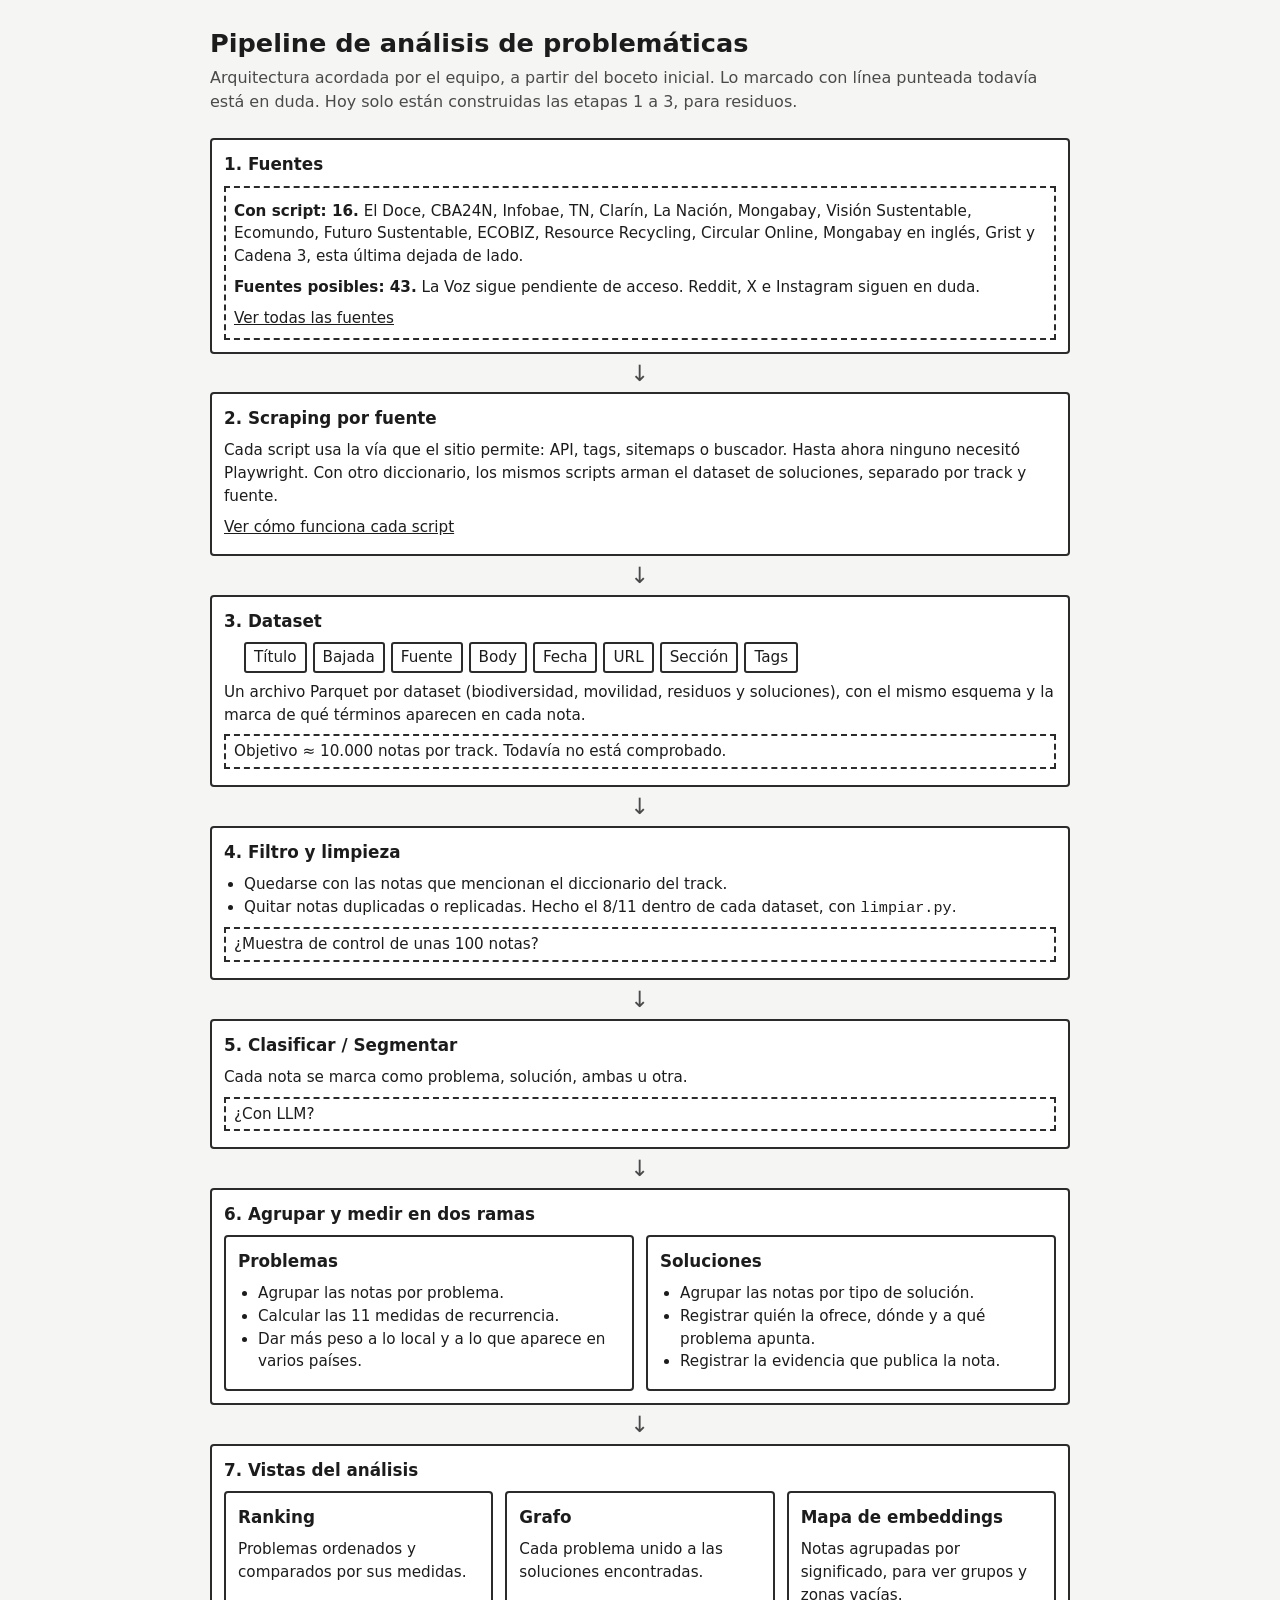
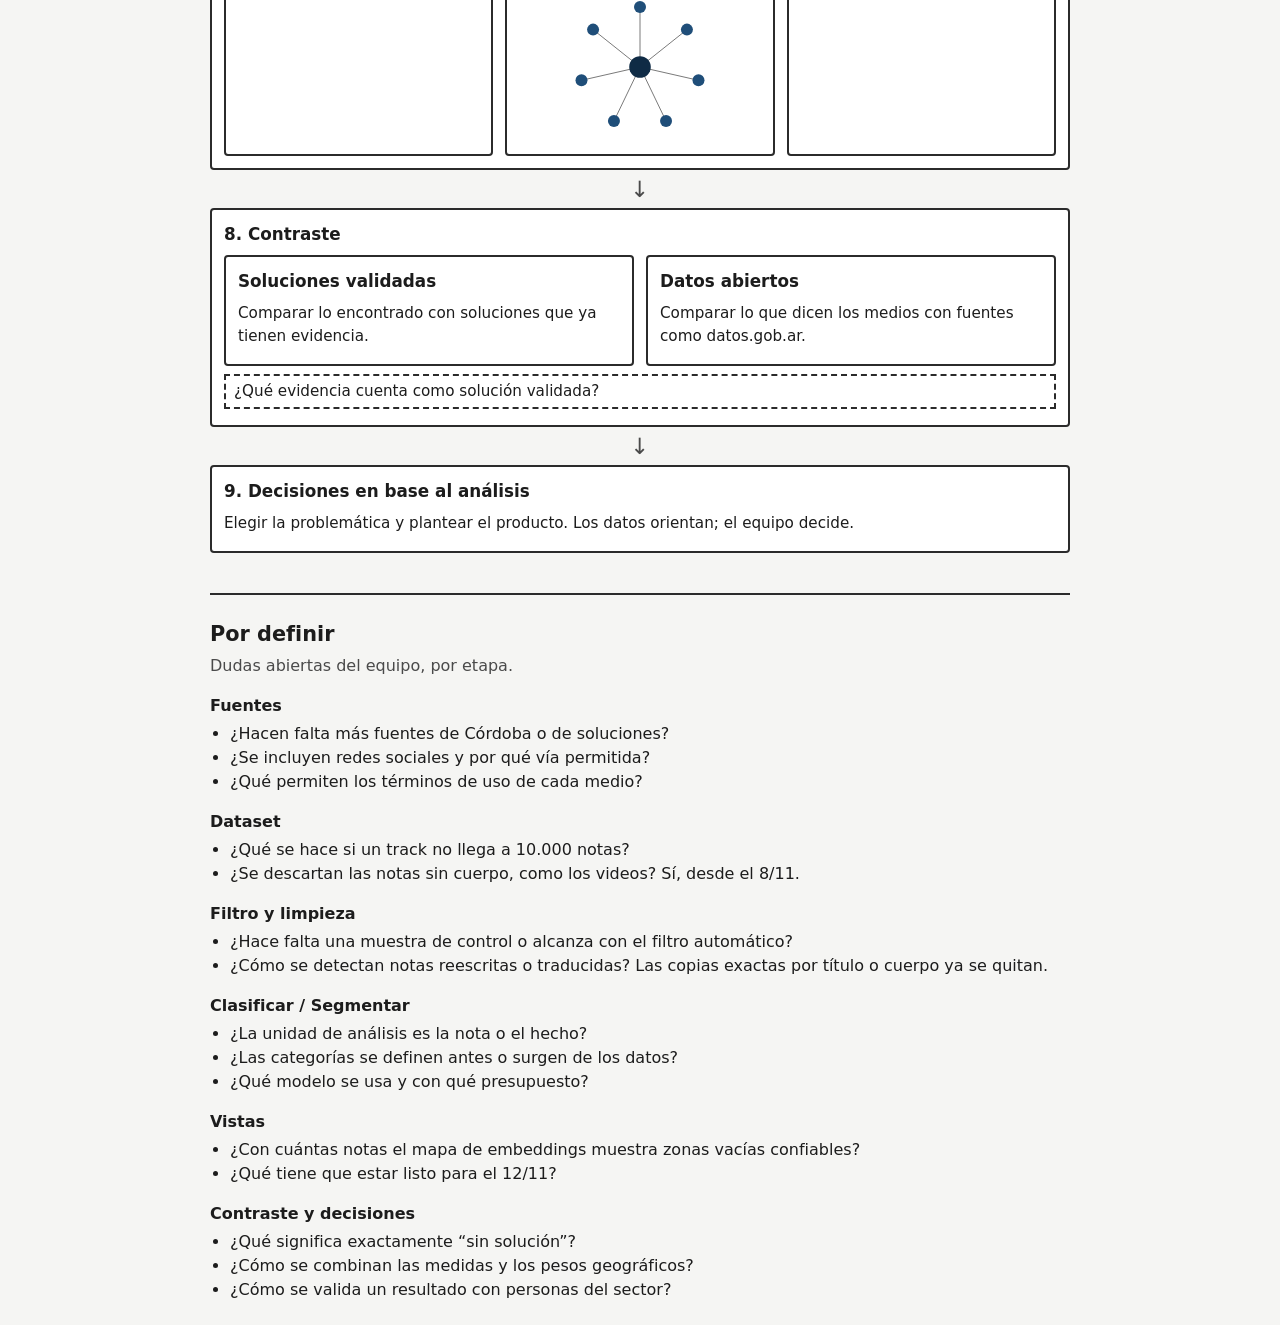
==== commit 5e0d1235: "Actualizar la documentación tras la limpieza de los datasets Cifras de los 4 Parquet limpios, criter" ====
--- a/docs/pipeline-arquitectura.html
+++ b/docs/pipeline-arquitectura.html
@@ -244,7 +244,7 @@
       <li>Sección</li>
       <li>Tags</li>
     </ul>
-    <p>Un archivo Parquet por fuente, con la marca de qué términos aparecen en cada nota.</p>
+    <p>Un archivo Parquet por dataset (biodiversidad, movilidad, residuos y soluciones), con el mismo esquema y la marca de qué términos aparecen en cada nota.</p>
     <p class="nota">Objetivo ≈ 10.000 notas por track. Todavía no está comprobado.</p>
   </article>
   <span class="flecha" aria-hidden="true"></span>
@@ -254,7 +254,7 @@
     <h2>4. Filtro y limpieza</h2>
     <ul>
       <li>Quedarse con las notas que mencionan el diccionario del track.</li>
-      <li>Quitar notas duplicadas o replicadas.</li>
+      <li>Quitar notas duplicadas o replicadas. Hecho el 8/11 dentro de cada dataset, con <code>limpiar.py</code>.</li>
     </ul>
     <p class="nota">¿Muestra de control de unas 100 notas?</p>
   </article>
@@ -368,13 +368,13 @@
   <h3>Dataset</h3>
   <ul>
     <li>¿Qué se hace si un track no llega a 10.000 notas?</li>
-    <li>¿Se descartan las notas sin cuerpo, como los videos?</li>
+    <li>¿Se descartan las notas sin cuerpo, como los videos? Sí, desde el 8/11.</li>
   </ul>
 
   <h3>Filtro y limpieza</h3>
   <ul>
     <li>¿Hace falta una muestra de control o alcanza con el filtro automático?</li>
-    <li>¿Cómo se detectan notas duplicadas o replicadas?</li>
+    <li>¿Cómo se detectan notas reescritas o traducidas? Las copias exactas por título o cuerpo ya se quitan.</li>
   </ul>
 
   <h3>Clasificar / Segmentar</h3>
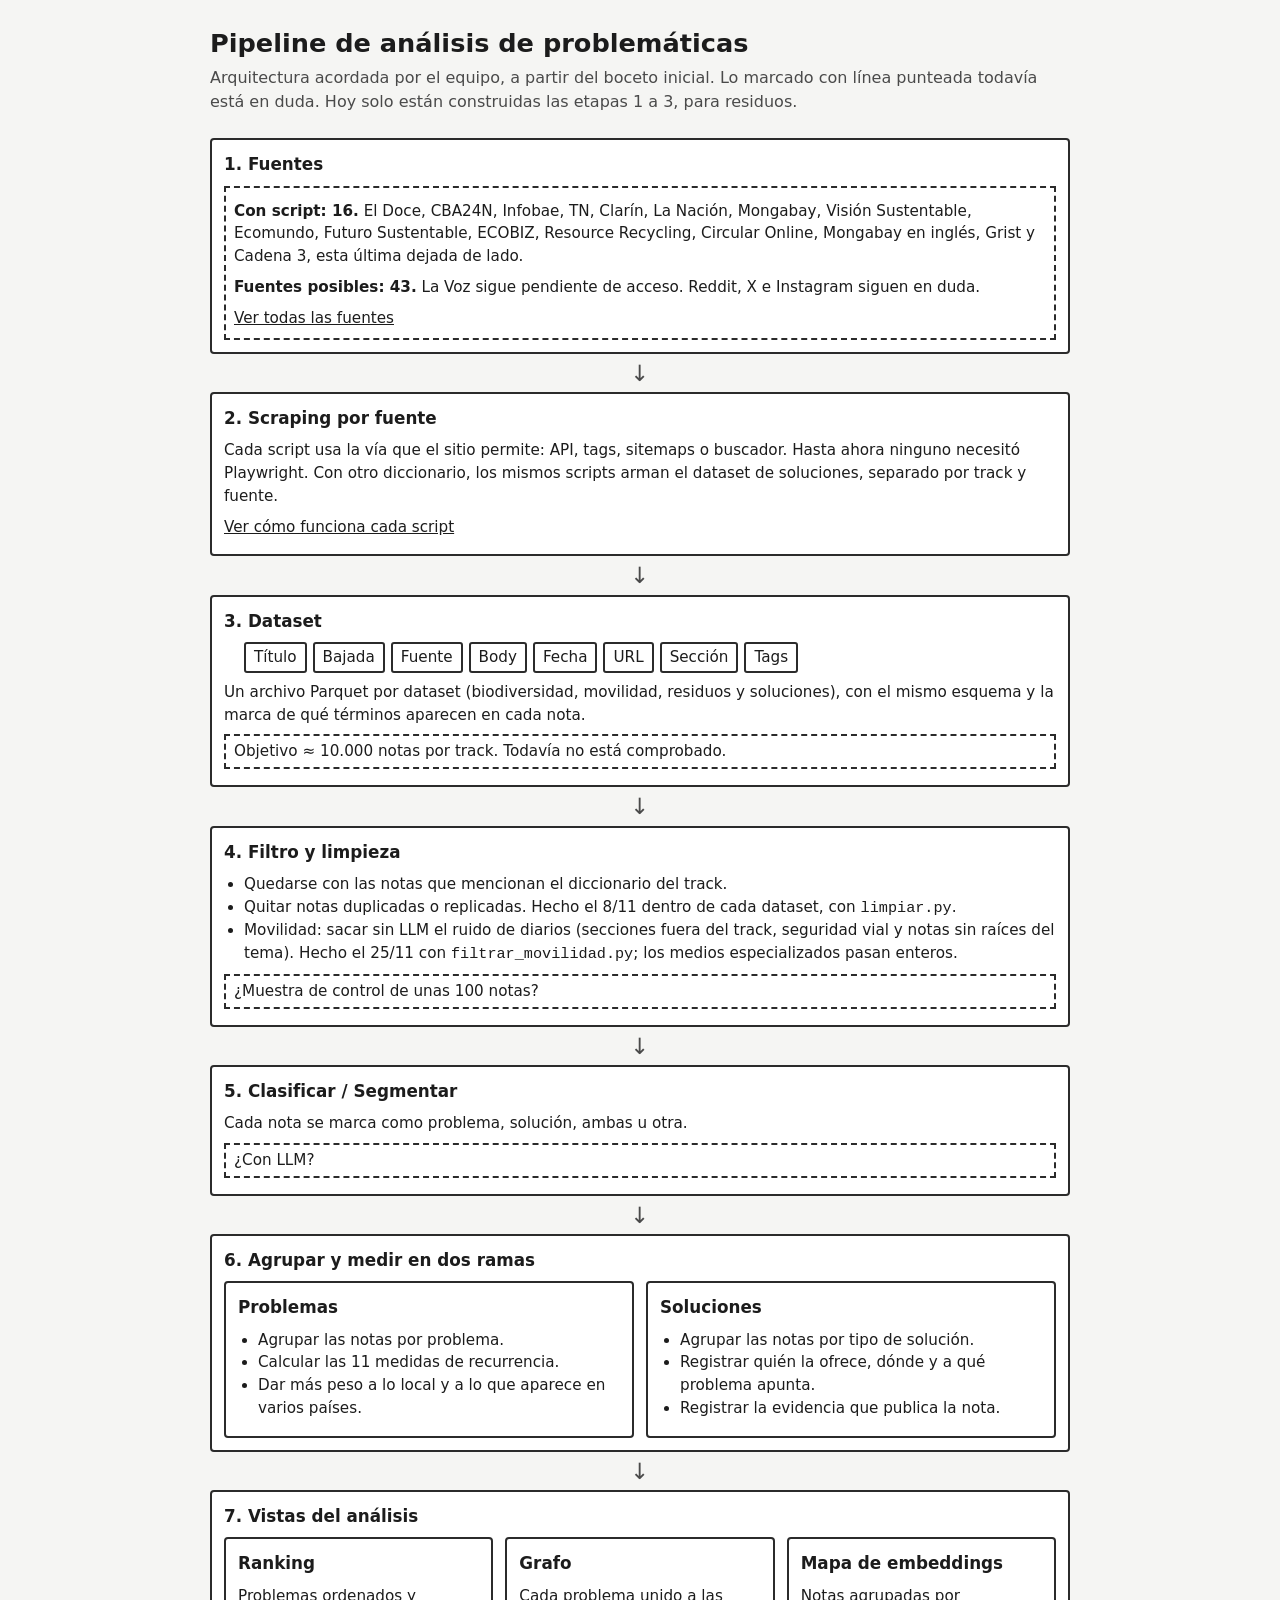
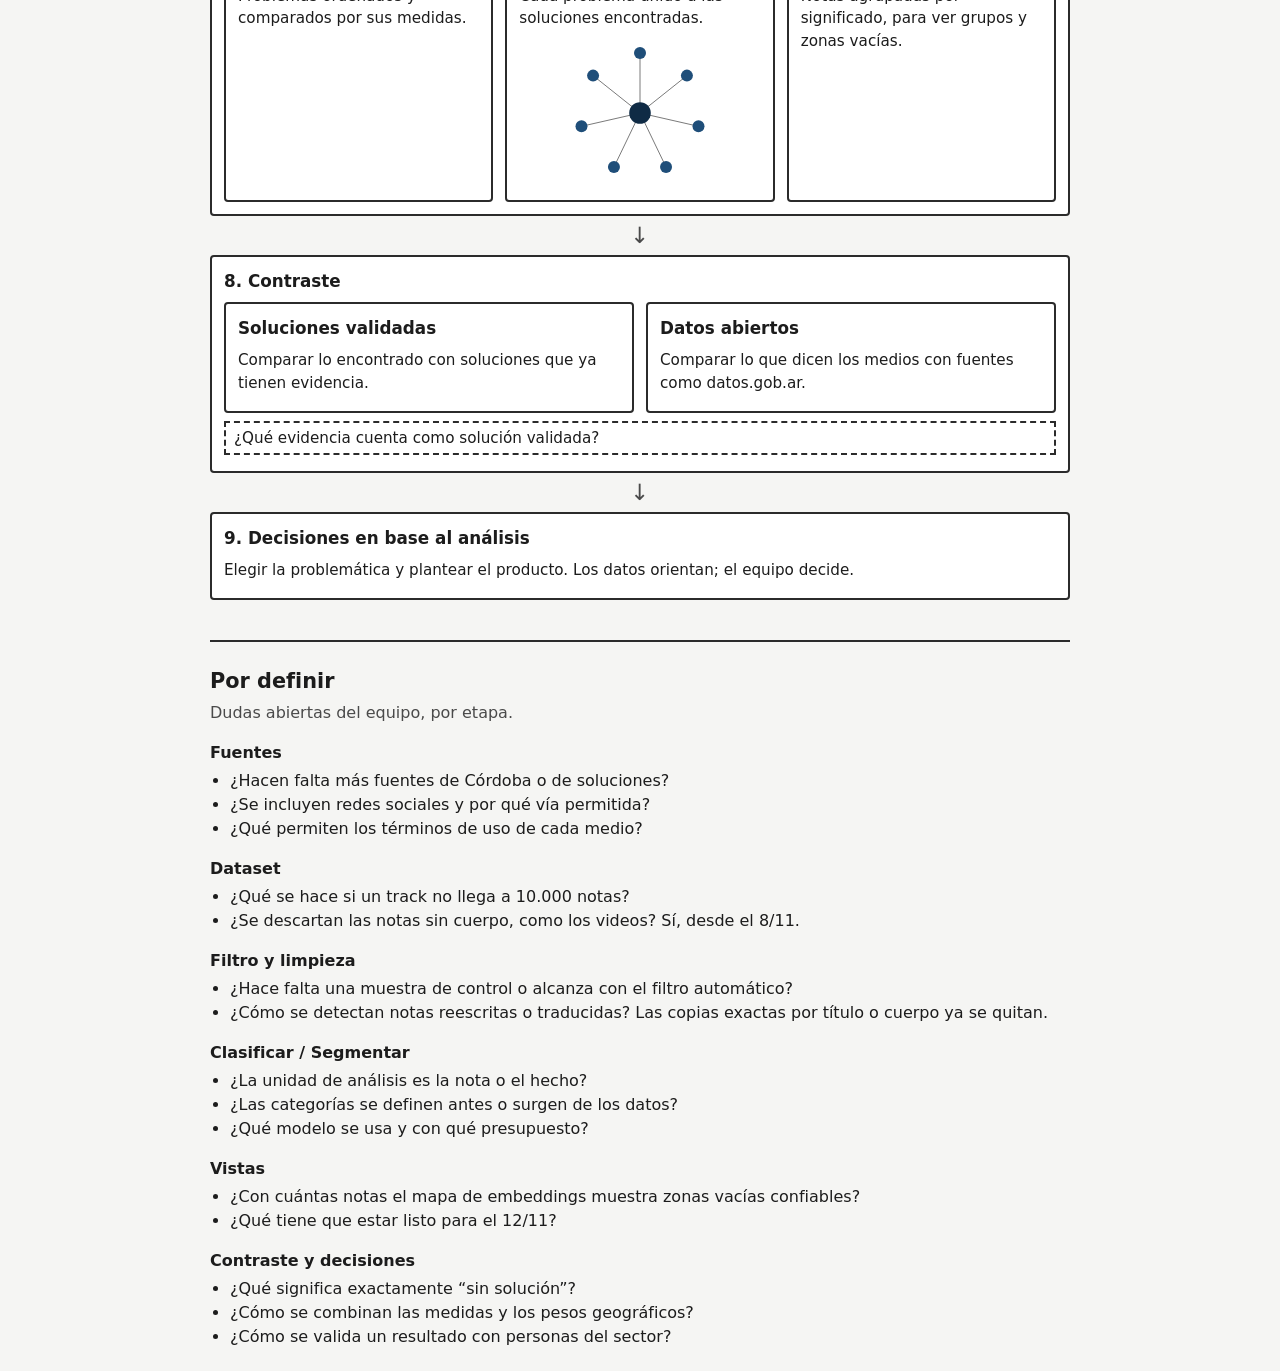
==== commit f751b24f: "Reconciliación del etiquetado y filtro de ruido de movilidad - etiquetado/reconciliar.py: mide el ac" ====
--- a/docs/pipeline-arquitectura.html
+++ b/docs/pipeline-arquitectura.html
@@ -255,6 +255,7 @@
     <ul>
       <li>Quedarse con las notas que mencionan el diccionario del track.</li>
       <li>Quitar notas duplicadas o replicadas. Hecho el 8/11 dentro de cada dataset, con <code>limpiar.py</code>.</li>
+      <li>Movilidad: sacar sin LLM el ruido de diarios (secciones fuera del track, seguridad vial y notas sin raíces del tema). Hecho el 25/11 con <code>filtrar_movilidad.py</code>; los medios especializados pasan enteros.</li>
     </ul>
     <p class="nota">¿Muestra de control de unas 100 notas?</p>
   </article>
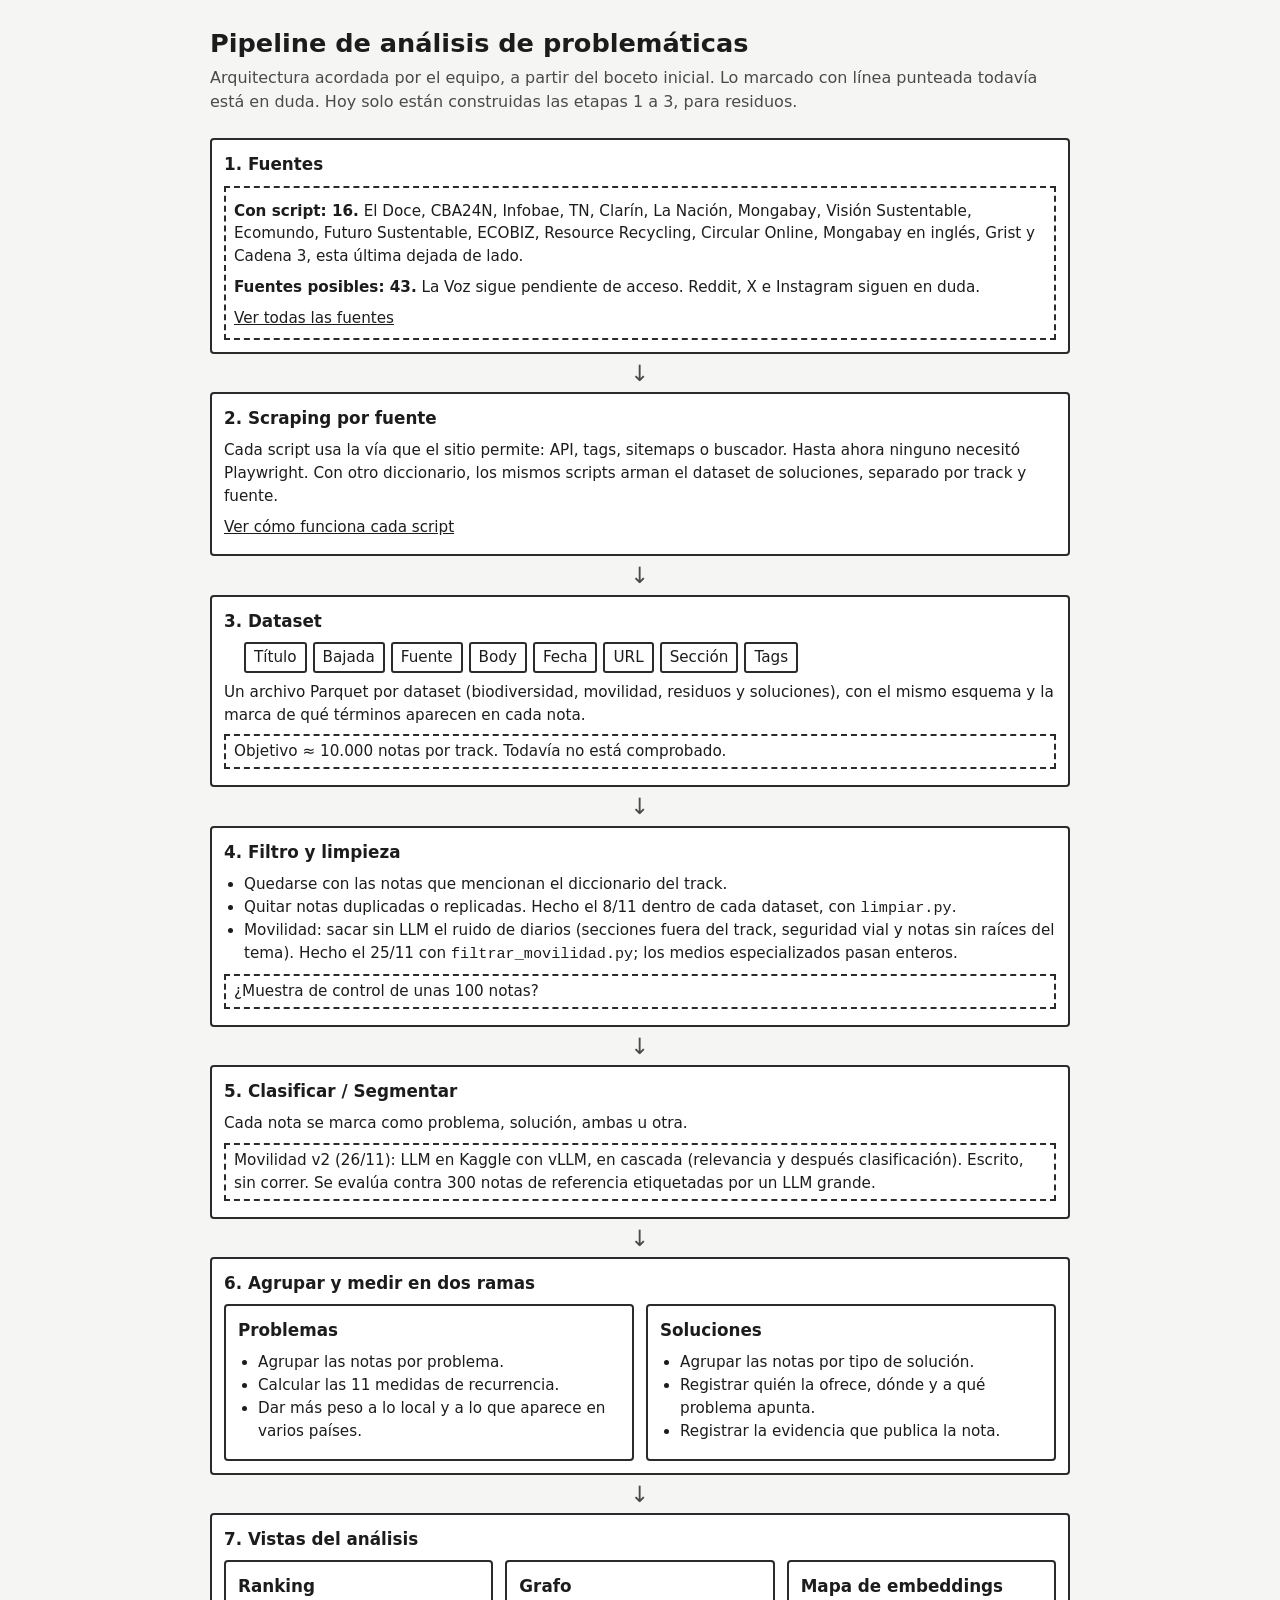
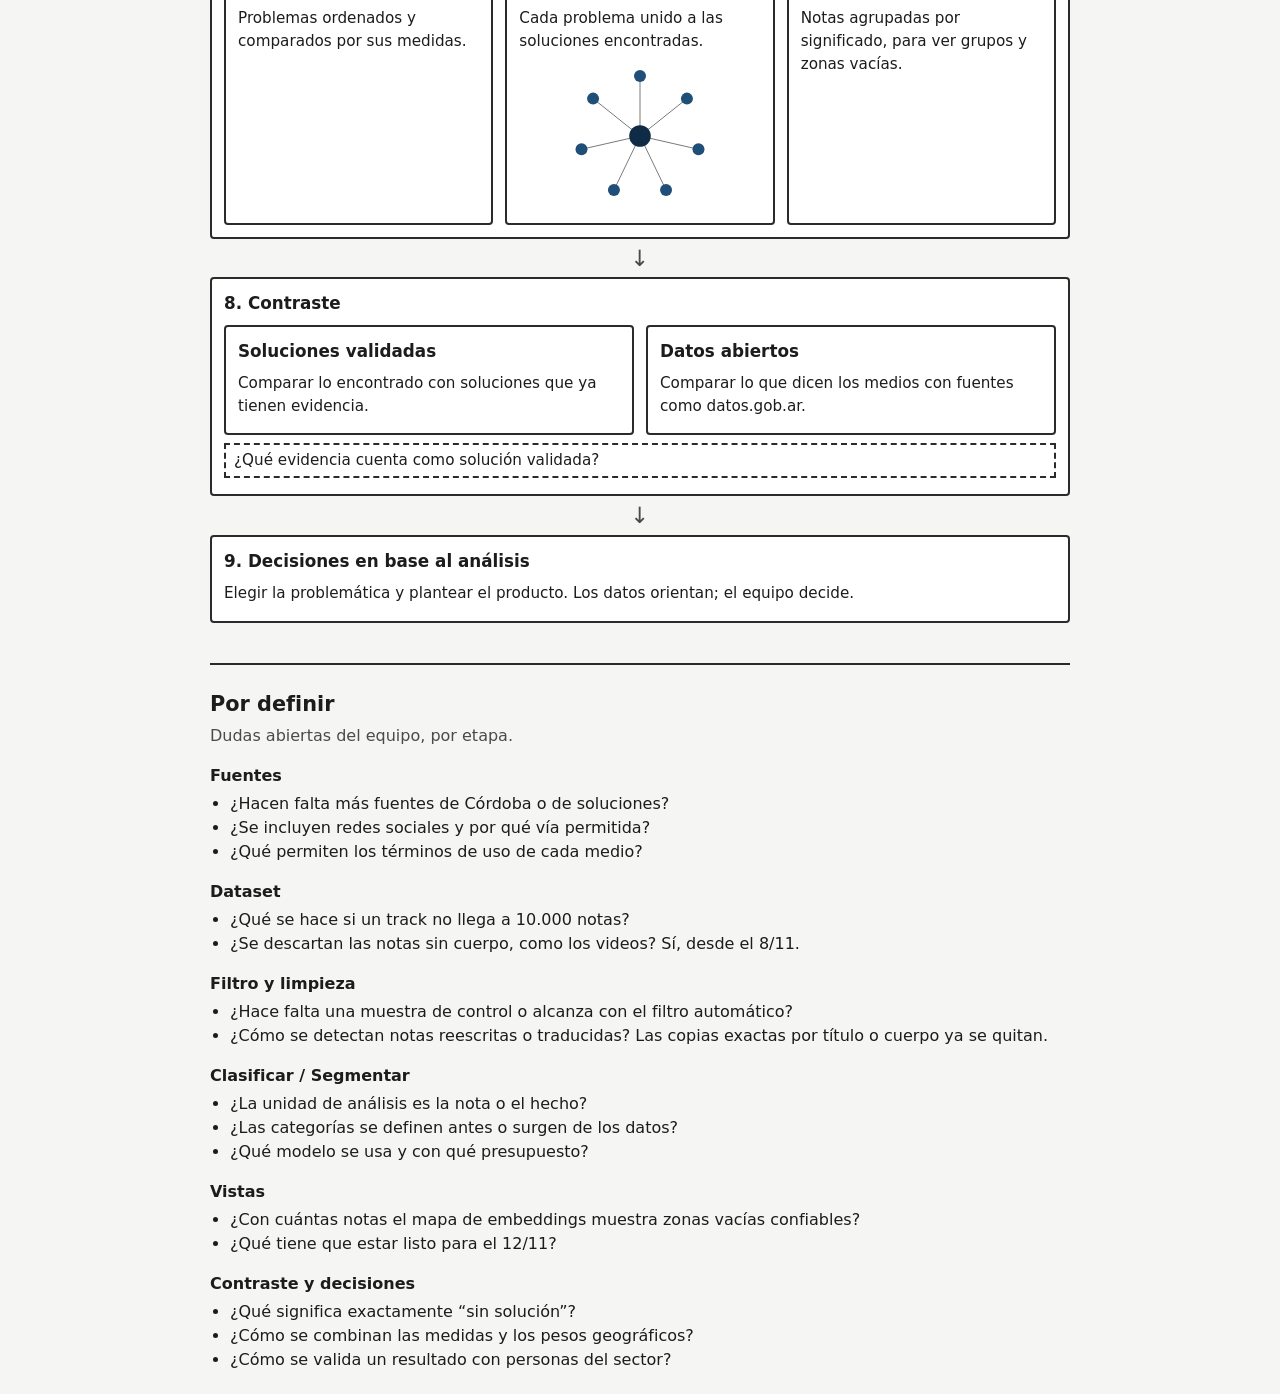
==== commit 1c569ba8: "Clasificador v2 de movilidad con vLLM, sin correr - clasificar_vllm.py: cascada relevancia y clasifi" ====
--- a/docs/pipeline-arquitectura.html
+++ b/docs/pipeline-arquitectura.html
@@ -265,7 +265,7 @@
   <article class="etapa">
     <h2>5. Clasificar / Segmentar</h2>
     <p>Cada nota se marca como problema, solución, ambas u otra.</p>
-    <p class="nota">¿Con LLM?</p>
+    <p class="nota">Movilidad v2 (26/11): LLM en Kaggle con vLLM, en cascada (relevancia y después clasificación). Escrito, sin correr. Se evalúa contra 300 notas de referencia etiquetadas por un LLM grande.</p>
   </article>
   <span class="flecha" aria-hidden="true"></span>
 
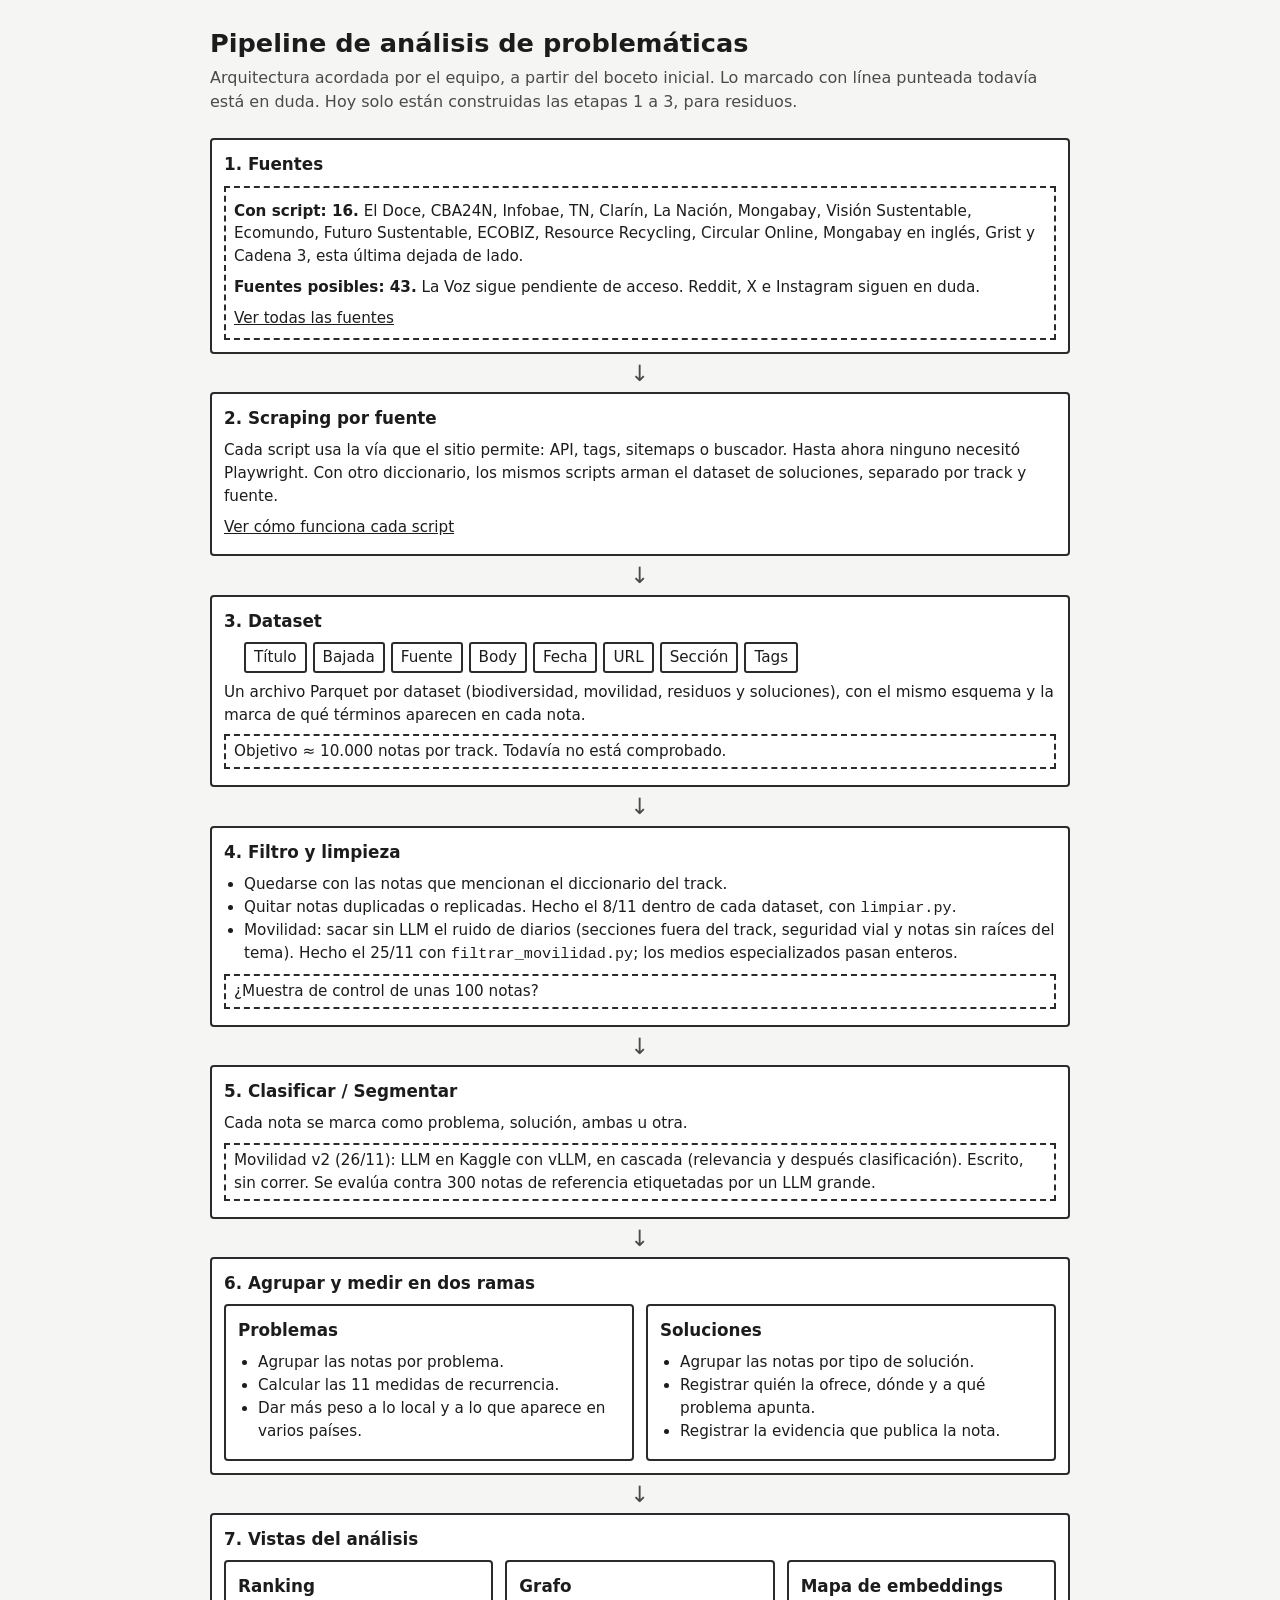
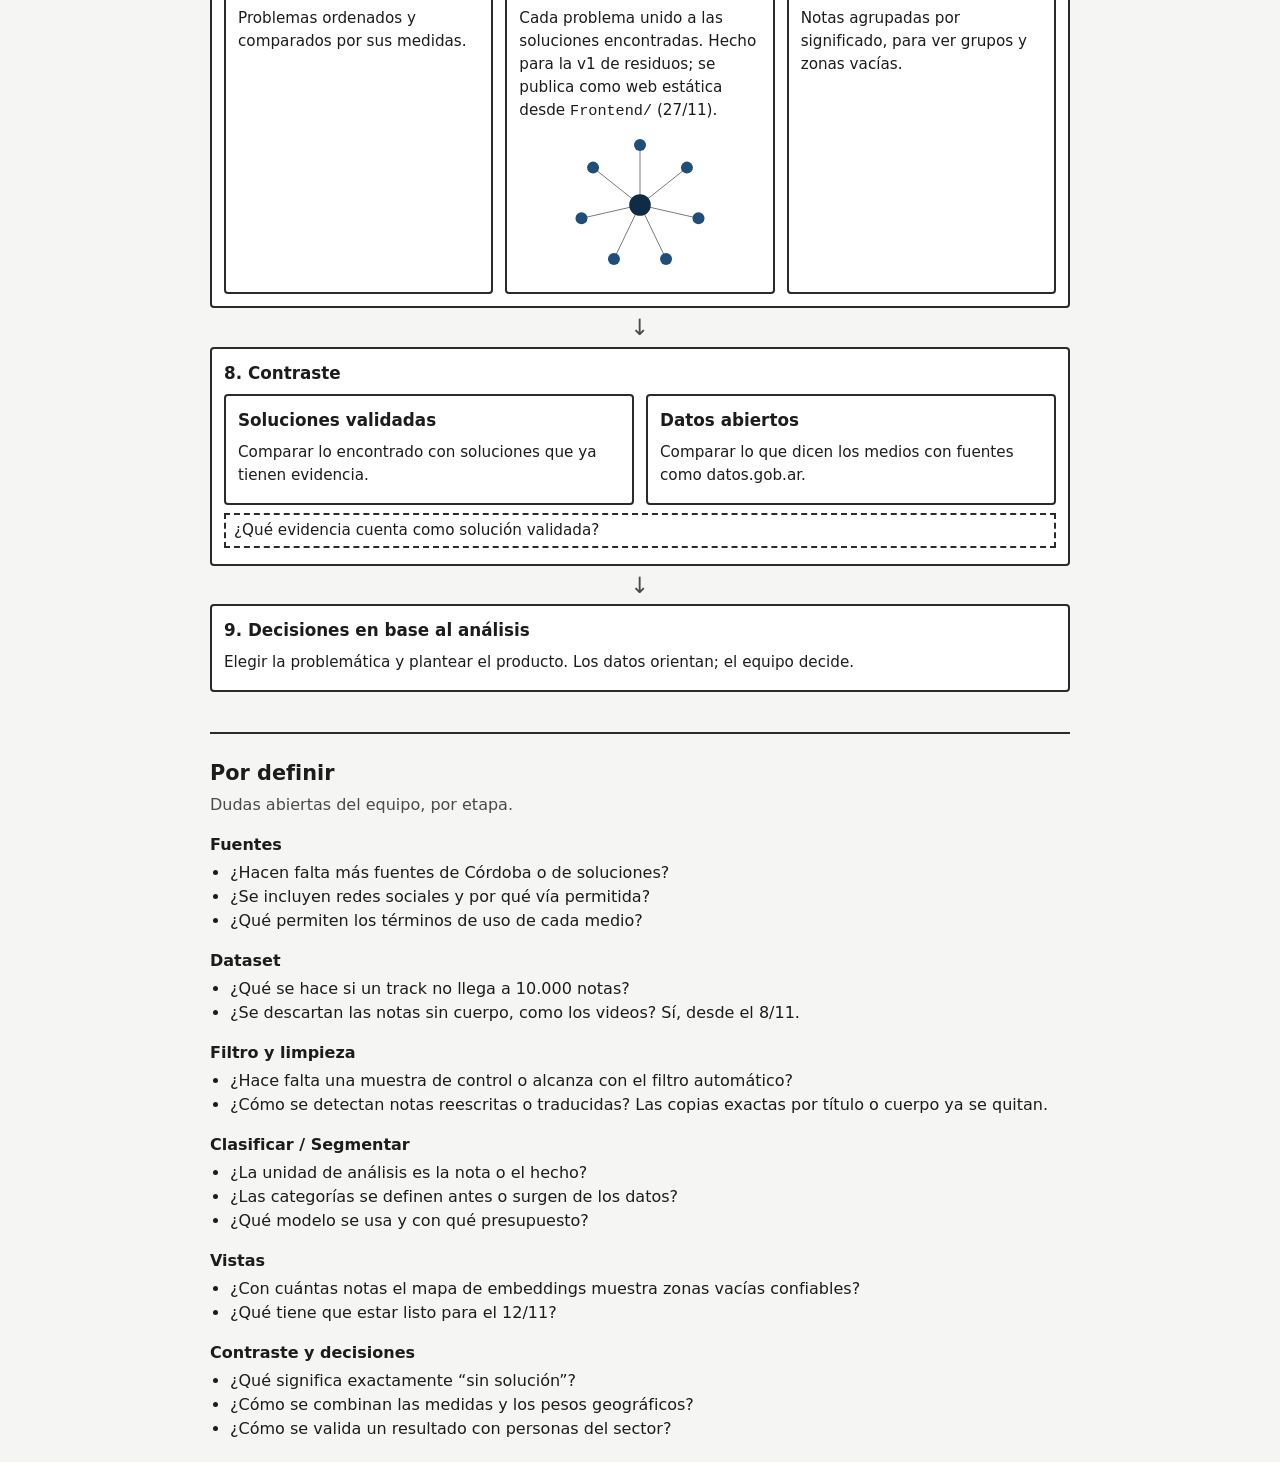
==== commit 50d86dce: "Web del grafo: exportador JSON y sitio estático con three.js - Frontend/exportar_web.py lee el GEXF " ====
--- a/docs/pipeline-arquitectura.html
+++ b/docs/pipeline-arquitectura.html
@@ -303,7 +303,7 @@
       </section>
       <section class="rama">
         <h3>Grafo</h3>
-        <p>Cada problema unido a las soluciones encontradas.</p>
+        <p>Cada problema unido a las soluciones encontradas. Hecho para la v1 de residuos; se publica como web estática desde <code>Frontend/</code> (27/11).</p>
         <svg class="grafo" viewBox="0 0 300 250" role="img" aria-label="Grafo en estrella: un nodo central unido por líneas a 7 nodos ubicados alrededor del central.">
           <line class="arista" x1="150" y1="125" x2="150" y2="25"></line>
           <line class="arista" x1="150" y1="125" x2="228.2" y2="62.7"></line>
